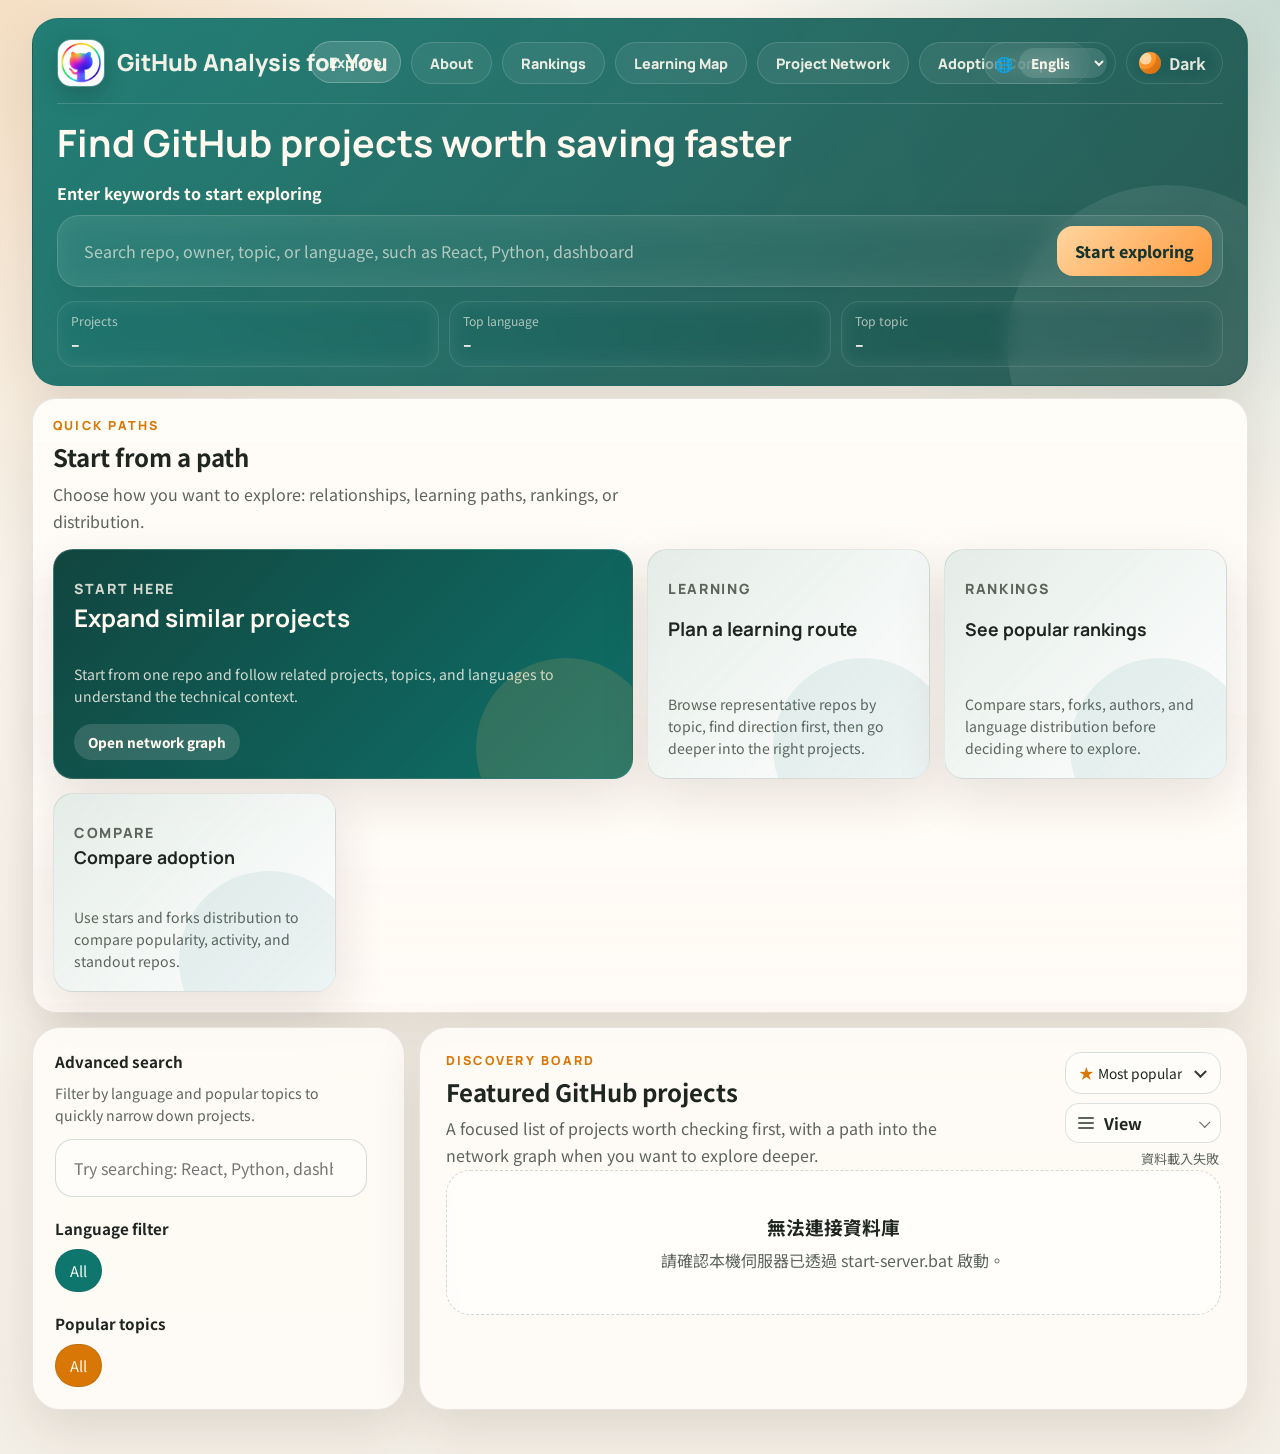
==== index.html @ 0ae55dc8 "Improve SEO metadata across pages" ====
<!DOCTYPE html>
<html lang="zh-Hant">
  <head>
    <meta charset="UTF-8" />
    <meta name="viewport" content="width=device-width, initial-scale=1.0" />
    <!-- Google Tag Manager -->
    <script>
      (function (w, d, s, l, i) {
        w[l] = w[l] || [];
        w[l].push({ "gtm.start": new Date().getTime(), event: "gtm.js" });
        var f = d.getElementsByTagName(s)[0],
          j = d.createElement(s),
          dl = l != "dataLayer" ? "&l=" + l : "";
        j.async = true;
        j.src = "https://www.googletagmanager.com/gtm.js?id=" + i + dl;
        f.parentNode.insertBefore(j, f);
      })(window, document, "script", "dataLayer", "GTM-TKR6Z4LD");
    </script>
    <!-- End Google Tag Manager -->
    <script async src="https://www.googletagmanager.com/gtag/js?id=G-87LQB5DWWX"></script>
    <script>
      window.dataLayer = window.dataLayer || [];
      function gtag() {
        dataLayer.push(arguments);
      }
      gtag("js", new Date());
      gtag("config", "G-87LQB5DWWX");
    </script>
    <title>GitHub 專案推薦工具 | 探索熱門開源專案與技術趨勢</title>
    <meta
      name="description"
      content="GitHub Analysis for You 幫你搜尋 GitHub 專案、探索熱門開源工具、AI 專案、Python、TypeScript 與 React repository，並用排行榜、關聯圖與學習地圖看懂技術趨勢。"
    />
    <meta
      name="keywords"
      content="GitHub 專案推薦, GitHub repository 分析, 開源專案排行榜, GitHub stars forks 比較, AI Agent 開源專案, LLM GitHub 專案, 前端開源專案, Python 自動化專案"
    />
    <meta name="robots" content="index, follow, max-image-preview:large" />
    <link rel="canonical" href="https://gitub-analysis-for-you.onrender.com/" />
    <link rel="alternate" hreflang="zh-Hant" href="https://gitub-analysis-for-you.onrender.com/" />
    <link rel="alternate" hreflang="en" href="https://gitub-analysis-for-you.onrender.com/en/" />
    <link rel="alternate" hreflang="ja" href="https://gitub-analysis-for-you.onrender.com/ja/" />
    <link rel="alternate" hreflang="x-default" href="https://gitub-analysis-for-you.onrender.com/" />
    <meta property="og:type" content="website" />
    <meta property="og:title" content="GitHub 專案推薦工具 | GitHub Analysis for You" />
    <meta
      property="og:description"
      content="探索 GitHub 熱門開源專案、AI 工具、Python、TypeScript、React repository，並用排行榜、關聯圖與學習地圖快速找到值得收藏的專案。"
    />
    <meta property="og:url" content="https://gitub-analysis-for-you.onrender.com/" />
    <meta property="og:image" content="https://gitub-analysis-for-you.onrender.com/assets/title_icon.jpg" />
    <meta name="twitter:card" content="summary_large_image" />
    <meta name="twitter:title" content="GitHub 專案推薦工具 | GitHub Analysis for You" />
    <meta
      name="twitter:description"
      content="探索 GitHub 熱門開源專案、AI 工具、Python、TypeScript、React repository，並用排行榜、關聯圖與學習地圖快速找到值得收藏的專案。"
    />
    <meta name="twitter:image" content="https://gitub-analysis-for-you.onrender.com/assets/title_icon.jpg" />
    <script type="application/ld+json">
      {
        "@context": "https://schema.org",
        "@type": "WebSite",
        "name": "GitHub Analysis for You",
        "url": "https://gitub-analysis-for-you.onrender.com/",
        "description": "GitHub Analysis for You 是 GitHub 專案推薦與開源專案探索工具，幫助開發者搜尋 AI、Python、TypeScript、React 等熱門 repository，並透過排行榜、關聯圖、散佈圖與學習地圖看懂技術趨勢。"
      }
    </script>
    <link rel="preconnect" href="https://fonts.googleapis.com" />
    <link rel="preconnect" href="https://fonts.gstatic.com" crossorigin />
    <link
      href="https://fonts.googleapis.com/css2?family=Manrope:wght@400;500;700;800&family=Noto+Sans+TC:wght@400;500;700&display=swap"
      rel="stylesheet"
    />
    <link rel="stylesheet" href="./styles.css" />
  </head>
  <body data-clarity-page="home">
    <!-- Google Tag Manager (noscript) -->
    <noscript>
      <iframe
        src="https://www.googletagmanager.com/ns.html?id=GTM-TKR6Z4LD"
        height="0"
        width="0"
        style="display: none; visibility: hidden"
      ></iframe>
    </noscript>
    <!-- End Google Tag Manager (noscript) -->
    <div class="page-shell">
      <header class="hero">
        <div class="hero__content">
          <div class="brand-mark">
            <a class="brand-mark__identity" href="./index.html" aria-label="回到主頁">
              <img src="./assets/title_icon.jpg" alt="GitHub Analysis for You icon" />
              <div>
                <p class="brand-mark__title" aria-label="GitHub Analysis for You">
                  <span class="brand-mark__title-full">GitHub Analysis for You</span>
                  <span class="brand-mark__title-short" aria-hidden="true">
                    <span class="brand-mark__title-letter brand-mark__title-letter--g">G</span>
                    <span class="brand-mark__title-letter brand-mark__title-letter--a">A</span>
                    <span class="brand-mark__title-letter brand-mark__title-letter--y">Y</span>
                  </span>
                </p>
              </div>
            </a>
            <nav class="top-nav top-nav--hero" aria-label="Secondary">
              <a class="top-nav__link" href="./index.html" aria-current="page" data-i18n="nav.explore">探索頁</a>
              <a class="top-nav__link" href="./about.html" data-i18n="nav.about">About</a>
              <a class="top-nav__link" href="./rankings.html" data-i18n="nav.rankings">排行榜</a>
              <a class="top-nav__link" href="./collection-map.html" data-i18n="nav.learningMap">學習地圖</a>
              <a class="top-nav__link" href="./network-graph.html" data-i18n="nav.networkGraph">專案關聯</a>
              <a class="top-nav__link" href="./scatterplot.html" data-i18n="nav.scatterplot">採用比較</a>
            </nav>
            <div class="header-actions">
              <label class="language-switcher" aria-label="Language selector">
                <span class="language-switcher__label" aria-hidden="true">🌐</span>
                <select class="language-switcher__select" id="languageSelect">
                  <option value="zh-Hant">中文</option>
                  <option value="en">English</option>
                  <option value="ja">日本語</option>
                </select>
              </label>
              <button class="theme-toggle theme-toggle--nav" id="themeToggle" type="button" aria-pressed="false">
                <span class="theme-toggle__icon" aria-hidden="true"></span>
                <span class="theme-toggle__label" id="themeToggleLabel" data-i18n="theme.dark">深色</span>
              </button>
            </div>
          </div>
          <h1 data-i18n="home.hero.title">快速找到值得收藏的GitHub 專案</h1>
          <form class="hero-search" id="heroSearchForm">
            <label class="hero-search__label" for="heroSearchInput" data-i18n="home.hero.label">輸入關鍵字，開始探索</label>
            <div class="hero-search__field">
              <input
                id="heroSearchInput"
                type="search"
                placeholder="搜尋 repo、owner、topic 或 language，例如 React、Python、dashboard"
                data-i18n-placeholder="home.hero.placeholder"
              />
              <button class="hero-search__button" type="submit" data-i18n="home.hero.button">開始探索</button>
            </div>
          </form>
          <div class="hero__stats" id="heroStats">
            <article class="hero-stat">
              <span class="hero-stat__label" data-i18n="home.stats.total">專案總數</span>
              <strong id="projectTotal">--</strong>
            </article>
            <article class="hero-stat">
              <span class="hero-stat__label" data-i18n="home.stats.language">熱門語言</span>
              <strong id="topLanguage">--</strong>
            </article>
            <article class="hero-stat">
              <span class="hero-stat__label" data-i18n="home.stats.topic">熱門主題</span>
              <strong id="topTopic">--</strong>
            </article>
          </div>
        </div>
      </header>

      <section class="feature-nav-shell">
        <div class="results-header feature-nav-shell__header">
          <div>
            <p class="results-header__eyebrow" data-i18n="home.quick.eyebrow">Quick Paths</p>
            <h2 data-i18n="home.quick.title">快速入口</h2>
            <p class="results-header__description" data-i18n="home.quick.description">先選一種探索方式，從關聯、學習路線、排行或分布快速進入資料庫。</p>
          </div>
        </div>
        <div class="feature-nav">
        <a
          class="feature-link feature-link--primary"
          href="./network-graph.html"
          target="_blank"
          rel="noopener noreferrer"
          aria-label="開始探索關聯圖"
        >
          <p class="feature-link__eyebrow" data-i18n="home.quick.network.eyebrow">Start Here</p>
          <div class="feature-link__header">
            <h2 data-i18n="home.quick.network.title">延伸相似專案</h2>
          </div>
          <p data-i18n="home.quick.network.description">從一個 repo 延伸出相關專案、topic 與 language，快速看懂技術脈絡。</p>
          <span class="feature-link__action" data-i18n="home.quick.network.action">前往關聯圖</span>
        </a>
        <a
          class="feature-link feature-link--tertiary"
          href="./collection-map.html"
          target="_blank"
          rel="noopener noreferrer"
          aria-label="學習地圖"
        >
          <p class="feature-link__eyebrow" data-i18n="home.quick.learning.eyebrow">Learning</p>
          <div class="feature-link__header">
            <h2 data-i18n="home.quick.learning.title">規劃學習路線</h2>
          </div>
          <p data-i18n="home.quick.learning.description">依主題整理代表 repo，先找方向，再看每條路徑值得深入的專案。</p>
        </a>
        <a
          class="feature-link feature-link--secondary"
          href="./rankings.html"
          target="_blank"
          rel="noopener noreferrer"
          aria-label="查看排行榜"
        >
          <p class="feature-link__eyebrow" data-i18n="home.quick.rankings.eyebrow">Rankings</p>
          <div class="feature-link__header">
            <h2 data-i18n="home.quick.rankings.title">查看熱門排行</h2>
          </div>
          <p data-i18n="home.quick.rankings.description">快速比較 stars、forks、作者與語言分布，先看整體趨勢再決定往哪裡找。</p>
        </a>
        <a
          class="feature-link feature-link--secondary"
          href="./scatterplot.html"
          target="_blank"
          rel="noopener noreferrer"
          aria-label="打開散佈圖"
        >
          <p class="feature-link__eyebrow" data-i18n="home.quick.scatter.eyebrow">Compare</p>
          <div class="feature-link__header">
            <h2 data-i18n="home.quick.scatter.title">比較採用程度</h2>
          </div>
          <p data-i18n="home.quick.scatter.description">用 stars 與 forks 的分布看熱門度、活躍度與值得比較的 repo。</p>
        </a>
        </div>
      </section>

      <main class="layout">
        <section class="search-panel">
          <div class="search-box">
            <label class="search-box__label" for="searchInput" data-i18n="home.search.title">進階搜尋</label>
            <p class="search-box__hint" data-i18n="home.search.hint">用語言與熱門主題篩選，快速鎖定專案。</p>
            <div class="search-box__field">
              <input
                id="searchInput"
                type="search"
                placeholder="試試搜尋：React、Python、dashboard、AI tool"
                data-i18n-placeholder="home.search.placeholder"
              />
            </div>
          </div>

          <div class="toolbar">
            <div class="filter-group">
              <span class="filter-group__label" data-i18n="home.search.languageFilter">語言篩選</span>
              <div class="chips" id="categoryChips"></div>
            </div>

            <div class="filter-group">
              <span class="filter-group__label" data-i18n="home.search.topicFilter">熱門主題</span>
              <div class="chips chips--soft" id="topicChips"></div>
            </div>
          </div>
        </section>

        <section class="results-panel">
          <div class="results-header">
            <div>
              <p class="results-header__eyebrow" data-i18n="home.results.eyebrow">Discovery Board</p>
              <h2 data-i18n="home.results.title">精選 GitHub 專案</h2>
              <p class="results-header__description" id="resultsSummary" data-i18n="home.results.description">
                依目前條件整理出最值得先查看的項目，並保留通往關聯圖的探索節奏。
              </p>
            </div>
            <div class="results-actions">
              <div class="results-toolbar">
                <div class="sort-group sort-group--inline">
                  <div class="sort-select-wrap" data-sort="stars">
                    <select id="sortSelect">
                      <option value="stars" data-i18n="home.results.sort.popular">依熱門程度</option>
                      <option value="forks" data-i18n="home.results.sort.forks">依 Fork 數</option>
                      <option value="watchers" data-i18n="home.results.sort.watching">依 Watching 數</option>
                      <option value="updated_at" data-i18n="home.results.sort.updated">依最近更新</option>
                      <option value="title" data-i18n="home.results.sort.title">依名稱 A-Z</option>
                    </select>
                    <span class="sort-select-wrap__arrow" aria-hidden="true"></span>
                  </div>
                </div>
                <div class="view-switch-wrap">
                  <button
                    class="view-switch"
                    id="viewSwitch"
                    type="button"
                    aria-label="切換檢視模式"
                    data-i18n-aria-label="home.results.view.aria"
                    aria-expanded="false"
                  >
                    <span class="view-switch__icon" aria-hidden="true">
                      <span></span>
                      <span></span>
                      <span></span>
                    </span>
                    <span class="view-switch__label" data-i18n="home.results.view.label">檢視</span>
                    <span class="view-switch__arrow" aria-hidden="true"></span>
                  </button>
                  <div class="view-menu hidden" id="viewMenu">
                    <button class="view-menu__item is-active" data-view="grid" type="button" data-i18n="home.results.view.grid">卡片檢視</button>
                    <button class="view-menu__item" data-view="list" type="button" data-i18n="home.results.view.list">列表檢視</button>
                  </div>
                </div>
              </div>
              <p class="results-count" id="resultsCount"></p>
            </div>
          </div>

          <div class="project-grid" id="projectGrid"></div>
          <div class="pagination hidden" id="pagination"></div>
          <div class="empty-state hidden" id="emptyState">
            <h3 data-i18n="home.results.empty.title">目前找不到符合條件的專案</h3>
            <p data-i18n="home.results.empty.description">試著調整關鍵字、切換語言或放寬主題篩選，通常能找到新的方向。</p>
          </div>
        </section>
      </main>
    </div>

    <script src="./clarity.js"></script>
    <script src="./language-switcher.js"></script>
    <script src="./script.js"></script>
    <script src="./theme-label-fix.js"></script>
  </body>
</html>
---- styles.css ----
﻿:root {
  --bg: #f4efe6;
  --bg-accent: #e6dccd;
  --panel: rgba(255, 252, 247, 0.88);
  --panel-strong: #fffaf2;
  --text: #1f2520;
  --muted: #5c645c;
  --line: rgba(31, 37, 32, 0.1);
  --brand: #0f766e;
  --brand-deep: #11453f;
  --warm: #d97706;
  --shadow: 0 18px 50px rgba(55, 42, 24, 0.12);
}

:root[data-theme="dark"] {
  --bg: #0f0906;
  --bg-accent: #1a100b;
  --panel: rgba(22, 14, 10, 0.9);
  --panel-strong: #1c130e;
  --text: #f4dfc8;
  --muted: #c9a784;
  --line: rgba(255, 145, 56, 0.12);
  --brand: #ff8e2b;
  --brand-deep: #ffd3ab;
  --warm: #ff8a1f;
  --shadow: 0 18px 50px rgba(0, 0, 0, 0.35);
}

* {
  box-sizing: border-box;
}

body {
  margin: 0;
  min-height: 100vh;
  font-family: "Noto Sans TC", sans-serif;
  color: var(--text);
  background:
    radial-gradient(circle at top left, rgba(217, 119, 6, 0.18), transparent 30%),
    radial-gradient(circle at top right, rgba(15, 118, 110, 0.22), transparent 28%),
    linear-gradient(180deg, #fbf6ee 0%, var(--bg) 100%);
  transition: background 0.28s ease, color 0.28s ease;
}

:root[data-theme="dark"] body {
  background:
    radial-gradient(circle at top left, rgba(255, 138, 31, 0.16), transparent 26%),
    radial-gradient(circle at top right, rgba(255, 102, 0, 0.12), transparent 24%),
    linear-gradient(180deg, #090604 0%, var(--bg) 100%);
}

.hero,
.search-panel,
.results-panel {
  animation: fade-up 0.7s ease both;
}

.search-panel {
  animation-delay: 0.08s;
}

.results-panel {
  animation-delay: 0.16s;
}

.page-shell {
  width: min(1440px, calc(100% - clamp(32px, 5vw, 96px)));
  margin: 0 auto;
  padding: 18px 0 44px;
}

.hero {
  position: relative;
  overflow: hidden;
  padding: 20px 24px 18px;
  border: 1px solid rgba(17, 69, 63, 0.12);
  border-radius: 26px;
  background:
    linear-gradient(135deg, rgba(15, 118, 110, 0.92), rgba(17, 69, 63, 0.88)),
    linear-gradient(90deg, rgba(255, 255, 255, 0.06), transparent);
  box-shadow: var(--shadow);
  transition: background 0.28s ease, border-color 0.28s ease, box-shadow 0.28s ease;
}

:root[data-theme="dark"] .hero {
  background:
    linear-gradient(135deg, rgba(31, 18, 10, 0.96), rgba(12, 8, 6, 0.98)),
    linear-gradient(90deg, rgba(255, 138, 31, 0.06), transparent);
}

.hero::after {
  content: "";
  position: absolute;
  inset: auto -80px -120px auto;
  width: 320px;
  height: 320px;
  border-radius: 50%;
  background: rgba(255, 255, 255, 0.08);
}

.hero__content {
  position: relative;
  z-index: 1;
  width: 100%;
  max-width: none;
  padding-right: 170px;
}

.hero__content:has(.theme-toggle--nav) {
  padding-right: 0;
}

.theme-toggle {
  position: absolute;
  top: 18px;
  right: 18px;
  z-index: 2;
  display: inline-flex;
  align-items: center;
  gap: 8px;
  min-height: 40px;
  padding: 0 12px 0 10px;
  border: 1px solid rgba(255, 255, 255, 0.12);
  border-radius: 999px;
  background: rgba(255, 255, 255, 0.05);
  color: rgba(255, 249, 239, 0.88);
  font: inherit;
  font-weight: 700;
  cursor: pointer;
  backdrop-filter: blur(12px);
  transition: transform 0.2s ease, background 0.2s ease, border-color 0.2s ease;
}

.theme-toggle:hover,
.theme-toggle:focus-visible {
  transform: translateY(-1px);
  background: rgba(255, 255, 255, 0.14);
  border-color: rgba(255, 255, 255, 0.24);
}

.theme-toggle--nav {
  position: static;
  min-height: 42px;
  justify-self: end;
  align-self: center;
  margin: 0;
  padding: 0 16px 0 12px;
}

.theme-toggle__icon {
  width: 22px;
  height: 22px;
  border-radius: 50%;
  background:
    radial-gradient(circle at 30% 30%, #ffd59f 0 26%, transparent 28%),
    linear-gradient(135deg, #ffad52, #ff7a00);
  box-shadow: inset -5px -5px 0 rgba(66, 28, 0, 0.18);
}

:root[data-theme="dark"] .theme-toggle {
  background: rgba(255, 138, 31, 0.08);
  border-color: rgba(255, 138, 31, 0.18);
  color: #ffd9b4;
}

:root[data-theme="dark"] .theme-toggle__icon {
  background:
    radial-gradient(circle at 60% 40%, #0f0906 0 38%, transparent 40%),
    linear-gradient(135deg, #ff9a3d, #ff6f00);
  box-shadow: inset -3px -3px 0 rgba(0, 0, 0, 0.24);
}

.header-actions {
  display: inline-flex;
  align-items: center;
  justify-self: end;
  gap: 10px;
  min-width: 0;
}

.language-switcher {
  display: inline-flex;
  align-items: center;
  gap: 6px;
  min-height: 42px;
  padding: 0 8px 0 10px;
  border: 1px solid rgba(255, 255, 255, 0.12);
  border-radius: 999px;
  background: rgba(255, 255, 255, 0.05);
  color: rgba(255, 249, 239, 0.88);
  font-weight: 800;
  backdrop-filter: blur(12px);
}

.language-switcher__label {
  display: inline-flex;
  align-items: center;
  justify-content: center;
  width: 18px;
  height: 18px;
  font-size: 0.92rem;
  white-space: nowrap;
}

.language-switcher__select {
  min-height: 30px;
  max-width: 88px;
  border: 0;
  border-radius: 999px;
  background: rgba(255, 255, 255, 0.12);
  color: rgba(255, 249, 239, 0.94);
  font: inherit;
  font-size: 0.84rem;
  font-weight: 800;
  padding: 0 22px 0 8px;
  cursor: pointer;
}

.language-switcher__select option {
  color: #1f2520;
  background: #fffaf4;
}

:root[data-theme="dark"] .language-switcher {
  background: rgba(255, 138, 31, 0.08);
  border-color: rgba(255, 138, 31, 0.18);
  color: #ffd9b4;
}

:root[data-theme="dark"] .language-switcher__select {
  background: rgba(255, 138, 31, 0.12);
  color: #ffe2c0;
}

.brand-mark {
  display: grid;
  grid-template-columns: minmax(340px, 1fr) auto minmax(220px, 1fr);
  align-items: center;
  gap: 18px;
  width: 100%;
  margin-bottom: 18px;
  padding-bottom: 16px;
  border-bottom: 1px solid rgba(255, 255, 255, 0.16);
}

.brand-mark__identity {
  display: flex;
  align-items: center;
  gap: 12px;
  min-width: 0;
  flex: 0 0 auto;
  color: inherit;
  text-decoration: none;
  transition: transform 0.18s ease;
}

.brand-mark__identity:hover,
.brand-mark__identity:focus-visible {
  transform: translateY(-1px);
}

.brand-mark img {
  width: 48px;
  height: 48px;
  object-fit: cover;
  border-radius: 14px;
  border: 1px solid rgba(255, 255, 255, 0.2);
  box-shadow: 0 8px 22px rgba(10, 26, 23, 0.22);
}

.brand-mark__name {
  margin: 4px 0 0;
  color: rgba(255, 249, 239, 0.88);
  font-family: "Manrope", sans-serif;
  font-size: 1rem;
  font-weight: 700;
}

.brand-mark__title {
  margin: 0;
  color: rgba(255, 249, 239, 0.94);
  font-family: "Manrope", sans-serif;
  font-size: clamp(1.06rem, 1.9vw, 1.46rem);
  font-weight: 800;
  line-height: 1.1;
  white-space: nowrap;
}

.brand-mark__title-short {
  display: none;
}

:root[data-theme="dark"] .brand-mark__title-full {
  display: inline;
}

:root[data-theme="dark"] .brand-mark {
  border-bottom-color: rgba(255, 138, 31, 0.16);
}

.top-nav {
  display: inline-flex;
  align-items: center;
  justify-content: center;
  gap: 10px;
  min-width: 0;
  flex-wrap: nowrap;
}

.top-nav--hero {
  padding-right: 0;
}

.top-nav__link {
  display: inline-flex;
  align-items: center;
  justify-content: center;
  min-height: 42px;
  padding: 0 18px;
  border: 1px solid rgba(255, 255, 255, 0.14);
  border-radius: 999px;
  background: rgba(255, 255, 255, 0.06);
  color: rgba(255, 249, 239, 0.9);
  font-family: "Manrope", sans-serif;
  font-size: 0.9rem;
  font-weight: 800;
  letter-spacing: 0;
  white-space: nowrap;
  text-decoration: none;
  transition: transform 0.18s ease, background 0.18s ease, border-color 0.18s ease;
}

.top-nav__link:hover,
.top-nav__link:focus-visible,
.top-nav__link[aria-current="page"] {
  transform: translateY(-1px);
  background: rgba(255, 255, 255, 0.14);
  border-color: rgba(255, 255, 255, 0.24);
}

:root[data-theme="dark"] .top-nav__link {
  border-color: rgba(255, 138, 31, 0.18);
  background: rgba(255, 138, 31, 0.08);
  color: #ffd9b4;
}

.results-header__eyebrow {
  margin: 0 0 10px;
  font-family: "Manrope", sans-serif;
  font-size: 0.78rem;
  font-weight: 800;
  letter-spacing: 0.18em;
  text-transform: uppercase;
}

.hero h1,
.results-header h2 {
  margin: 0;
  line-height: 1.1;
}

.hero h1 {
  font-family: "Manrope", sans-serif;
  font-size: clamp(1.5rem, 3vw, 2.35rem);
  color: #fff9ef;
  max-width: 820px;
}

.hero__description {
  margin: 12px 0 0;
  max-width: 780px;
  font-size: 0.92rem;
  line-height: 1.58;
  color: rgba(255, 249, 239, 0.84);
}

.hero-search {
  margin-top: 18px;
  width: 100%;
  max-width: 100%;
}

.hero-search__label {
  display: block;
  margin-bottom: 10px;
  color: #fff9ef;
  font-size: 1rem;
  font-weight: 700;
}

.hero-search__field {
  display: grid;
  grid-template-columns: minmax(0, 1fr) auto;
  gap: 10px;
  width: 100%;
  padding: 10px;
  border: 1px solid rgba(255, 255, 255, 0.14);
  border-radius: 22px;
  background: rgba(255, 252, 247, 0.12);
  backdrop-filter: blur(14px);
  box-shadow: 0 20px 36px rgba(17, 69, 63, 0.14);
  transition: border-color 0.22s ease, box-shadow 0.22s ease, transform 0.22s ease;
}

.hero-search__field:focus-within {
  border-color: rgba(255, 255, 255, 0.28);
  box-shadow: 0 0 0 5px rgba(255, 255, 255, 0.08), 0 20px 36px rgba(17, 69, 63, 0.16);
  transform: translateY(-1px);
}

.hero-search input {
  width: 100%;
  min-width: 0;
  padding: 13px 16px;
  border: 0;
  outline: none;
  background: transparent;
  color: #fff9ef;
  font: inherit;
}

.hero-search input::placeholder {
  color: rgba(255, 249, 239, 0.64);
}

.hero-search__button {
  min-height: 50px;
  padding: 0 18px;
  border: 0;
  border-radius: 16px;
  background: linear-gradient(135deg, #ffd59f, #ff9a3d);
  color: #17352f;
  font: inherit;
  font-weight: 800;
  cursor: pointer;
  transition: transform 0.2s ease, box-shadow 0.2s ease, filter 0.2s ease;
}

.hero-search__button:hover,
.hero-search__button:focus-visible {
  transform: translateY(-1px);
  box-shadow: 0 16px 28px rgba(66, 28, 0, 0.2);
  filter: saturate(1.05);
}

.hero-search__hint {
  margin: 10px 0 0;
  color: rgba(255, 249, 239, 0.76);
  font-size: 0.86rem;
  line-height: 1.5;
}

.hero__stats {
  display: grid;
  grid-template-columns: repeat(3, minmax(0, 1fr));
  gap: 10px;
  margin-top: 14px;
}

.hero-stat {
  padding: 10px 13px;
  border: 1px solid rgba(255, 255, 255, 0.1);
  border-radius: 18px;
  background: rgba(255, 255, 255, 0.06);
  backdrop-filter: blur(10px);
  animation: stat-float 4.8s ease-in-out infinite;
}

.hero-stat__label {
  display: block;
  color: rgba(255, 249, 239, 0.64);
  font-size: 0.76rem;
}

.hero-stat strong {
  display: block;
  margin-top: 4px;
  color: #fff9ef;
  font-family: "Manrope", sans-serif;
  font-size: 1rem;
  font-weight: 800;
}

.hero-stat:nth-child(2) {
  animation-delay: 0.6s;
}

.hero-stat:nth-child(3) {
  animation-delay: 1.2s;
}

.layout {
  display: grid;
  grid-template-columns: minmax(280px, 0.62fr) minmax(0, 1.38fr);
  gap: 14px;
  margin-top: 14px;
}

.feature-nav-shell {
  margin-top: 12px;
  padding: 18px 20px 20px;
  border: 1px solid var(--line);
  border-radius: 24px;
  background:
    linear-gradient(180deg, rgba(255, 252, 247, 0.78), rgba(255, 250, 244, 0.92)),
    var(--panel);
  box-shadow: var(--shadow);
  backdrop-filter: blur(12px);
}

.feature-nav-shell__header {
  margin-bottom: 14px;
}

.feature-nav-shell__header .results-header__description {
  max-width: 620px;
}

.feature-nav {
  display: grid;
  grid-template-columns: repeat(4, minmax(0, 1fr));
  gap: 14px;
  margin-top: 0;
}

.feature-link {
  position: relative;
  display: grid;
  align-content: space-between;
  gap: 0;
  min-height: 182px;
  padding: 18px 20px;
  border: 1px solid var(--line);
  border-radius: 20px;
  overflow: hidden;
  background:
    linear-gradient(135deg, rgba(15, 118, 110, 0.11), rgba(255, 255, 255, 0.94)),
    var(--panel);
  box-shadow: var(--shadow);
  color: inherit;
  text-decoration: none;
  transition: transform 0.22s ease, box-shadow 0.22s ease, border-color 0.22s ease;
}

.feature-link::after {
  content: "";
  position: absolute;
  inset: auto -24px -60px auto;
  width: 180px;
  height: 180px;
  border-radius: 50%;
  background: rgba(15, 118, 110, 0.08);
}

.feature-link:hover,
.feature-link:focus-visible {
  transform: translateY(-3px);
  border-color: rgba(15, 118, 110, 0.22);
  box-shadow: 0 16px 36px rgba(31, 37, 32, 0.1);
}

.feature-link__header {
  display: flex;
  align-items: center;
  justify-content: space-between;
  gap: 12px;
}

.feature-link__header {
  margin-top: 4px;
  min-height: 50px;
  align-items: flex-start;
}

.feature-link__eyebrow {
  margin: 0 0 6px;
  color: var(--warm);
  font-family: "Manrope", sans-serif;
  font-size: 0.72rem;
  font-weight: 800;
  letter-spacing: 0.12em;
  text-transform: uppercase;
}

.feature-link h2 {
  margin: 0;
  display: flex;
  align-items: flex-start;
  font-family: "Manrope", sans-serif;
  font-size: 1.1rem;
  line-height: 1.15;
}

.feature-link > p {
  margin: 10px 0 0;
  color: var(--muted);
  font-size: 0.88rem;
  line-height: 1.55;
}

.feature-link__action {
  display: inline-flex;
  align-items: center;
  justify-content: center;
  justify-self: start;
  min-height: 36px;
  margin-top: 16px;
  padding: 0 14px;
  border-radius: 999px;
  background: rgba(255, 249, 239, 0.14);
  color: #fff9ef;
  font-size: 0.84rem;
  font-weight: 800;
}

.feature-link--primary h2 {
  font-size: 1.52rem;
}

.feature-link--primary {
  grid-column: span 2;
  min-height: 208px;
  background:
    linear-gradient(135deg, rgba(17, 69, 63, 0.96), rgba(15, 118, 110, 0.9)),
    var(--brand-deep);
  border-color: rgba(255, 255, 255, 0.16);
  color: #fff9ef;
}

.feature-link--primary .feature-link__eyebrow,
.feature-link--primary > p {
  color: rgba(255, 249, 239, 0.82);
}

.feature-link--primary::after {
  background: rgba(255, 182, 92, 0.14);
}

.feature-link--primary:hover,
.feature-link--primary:focus-visible {
  border-color: rgba(255, 182, 92, 0.36);
  box-shadow: 0 18px 42px rgba(17, 69, 63, 0.2);
}

.feature-link__cta {
  display: inline-flex;
  align-items: center;
  justify-content: center;
  min-height: 40px;
  padding: 0 14px;
  border-radius: 999px;
  border: 1px solid rgba(17, 69, 63, 0.12);
  background: linear-gradient(135deg, var(--brand), var(--brand-deep));
  color: #fff9ef;
  font-family: "Manrope", sans-serif;
  font-size: 0.84rem;
  font-weight: 800;
  letter-spacing: 0.01em;
  white-space: nowrap;
  box-shadow: 0 10px 18px rgba(17, 69, 63, 0.08);
}

.feature-link--tertiary {
  background:
    linear-gradient(135deg, rgba(15, 118, 110, 0.11), rgba(255, 255, 255, 0.94)),
    var(--panel);
}

.feature-link--tertiary h2 {
  font-size: 1.18rem;
}

.feature-link__cta--ghost {
  background: rgba(255, 255, 255, 0.72);
  color: var(--brand-deep);
  box-shadow: none;
}

.feature-link:hover .feature-link__cta--ghost,
.feature-link:focus-visible .feature-link__cta--ghost {
  background: rgba(255, 255, 255, 0.92);
}

.about-page-shell {
  width: min(1440px, calc(100% - clamp(32px, 5vw, 96px)));
  margin: 0 auto;
  padding: 18px 0 44px;
}

.about-layout {
  display: grid;
  gap: 14px;
  margin-top: 14px;
}

.about-hero {
  min-height: 0;
}

.about-hero__intro {
  display: grid;
  grid-template-columns: minmax(0, 640px) minmax(220px, 1fr);
  gap: 28px;
  align-items: end;
  margin-top: 18px;
}

.about-hero__copy {
  max-width: 640px;
}

.about-hero__statement {
  margin: 12px 0 0;
  max-width: 640px;
  font-size: clamp(1.28rem, 2.1vw, 1.95rem);
  line-height: 1.18;
  font-weight: 800;
  color: #fff9ef;
}

.about-hero .hero__description {
  max-width: 600px;
  margin-top: 14px;
}

.about-hero__tags {
  display: grid;
  justify-self: end;
  width: min(100%, 290px);
  gap: 10px;
}

.about-hero__tags span {
  display: flex;
  justify-content: space-between;
  align-items: center;
  min-height: 42px;
  padding: 0 16px;
  border: 1px solid rgba(255, 255, 255, 0.18);
  border-radius: 999px;
  background: rgba(255, 255, 255, 0.1);
  color: rgba(255, 249, 239, 0.9);
  font-family: "Manrope", sans-serif;
  font-size: 0.78rem;
  font-weight: 800;
  letter-spacing: 0.08em;
  text-transform: uppercase;
  backdrop-filter: blur(12px);
}

.about-hero__tags span::after {
  content: "";
  width: 8px;
  height: 8px;
  border-radius: 999px;
  background: #ffb65c;
  box-shadow: 0 0 0 5px rgba(255, 182, 92, 0.14);
}

.about-lead {
  display: grid;
  gap: 18px;
  margin-top: 18px;
}

.about-lead__panel,
.about-lead__quote {
  padding: 18px 20px;
  border: 1px solid rgba(255, 255, 255, 0.12);
  border-radius: 22px;
  background: rgba(255, 252, 247, 0.1);
  backdrop-filter: blur(12px);
}

.about-lead__panel p,
.about-lead__quote p {
  margin: 0;
  color: rgba(255, 249, 239, 0.9);
  line-height: 1.7;
}

.about-lead__panel strong {
  display: block;
  margin-bottom: 10px;
  color: #fff9ef;
  font-family: "Manrope", sans-serif;
  font-size: 0.86rem;
  letter-spacing: 0.08em;
  text-transform: uppercase;
}

.about-lead__quote {
  position: relative;
  overflow: hidden;
}

.about-lead__quote::after {
  content: "";
  position: absolute;
  inset: auto -30px -42px auto;
  width: 120px;
  height: 120px;
  border-radius: 50%;
  background: rgba(255, 255, 255, 0.08);
}

.about-grid {
  display: grid;
  grid-template-columns: repeat(2, minmax(0, 1fr));
  gap: 14px;
}

.about-panel {
  display: grid;
  gap: 12px;
}

.about-panel h2,
.about-panel h3 {
  margin: 0;
  font-family: "Manrope", sans-serif;
  line-height: 1.14;
}

.about-panel h2 {
  font-size: 1.5rem;
}

.about-panel h3 {
  font-size: 1.08rem;
}

.about-panel p,
.about-panel li {
  color: var(--muted);
  line-height: 1.7;
}

.about-panel p,
.about-panel ol,
.about-panel ul {
  margin: 0;
}

.about-steps {
  padding-left: 1.25rem;
  display: grid;
  gap: 10px;
}

.about-values {
  display: grid;
  grid-template-columns: repeat(3, minmax(0, 1fr));
  gap: 10px;
}

.about-principles {
  position: relative;
  overflow: hidden;
  grid-template-columns: minmax(280px, 0.88fr) minmax(0, 1.4fr);
  align-items: stretch;
  gap: 18px;
  padding: 28px;
  background:
    radial-gradient(circle at 8% 18%, rgba(15, 118, 110, 0.16), transparent 34%),
    radial-gradient(circle at 92% 78%, rgba(217, 119, 6, 0.14), transparent 30%),
    linear-gradient(135deg, rgba(255, 252, 247, 0.96), rgba(244, 239, 230, 0.9));
}

.about-principles::after {
  content: "";
  position: absolute;
  right: -44px;
  top: -54px;
  width: 170px;
  height: 170px;
  border-radius: 50%;
  background: rgba(15, 118, 110, 0.1);
}

.about-principles__intro {
  position: relative;
  z-index: 1;
  display: grid;
  align-content: center;
  gap: 12px;
  min-height: 240px;
  padding: 24px;
  border-radius: 24px;
  background: linear-gradient(135deg, rgba(17, 69, 63, 0.94), rgba(15, 118, 110, 0.86));
  color: #fff9ef;
  box-shadow: 0 18px 42px rgba(17, 69, 63, 0.16);
}

.about-principles__intro .results-header__eyebrow,
.about-principles__intro p {
  color: rgba(255, 249, 239, 0.86);
}

.about-principles__intro h2 {
  color: #fff9ef;
  font-size: clamp(1.8rem, 3vw, 2.7rem);
}

.about-principles__stack {
  position: relative;
  z-index: 1;
  display: grid;
  grid-template-columns: repeat(3, minmax(0, 1fr));
  gap: 12px;
}

.about-principle-card {
  display: grid;
  align-content: space-between;
  min-height: 240px;
  padding: 20px;
  border: 1px solid rgba(17, 69, 63, 0.1);
  border-radius: 24px;
  background: rgba(255, 252, 247, 0.76);
  box-shadow: 0 16px 32px rgba(55, 42, 24, 0.08);
}

.about-principle-card span {
  width: fit-content;
  padding: 7px 10px;
  border-radius: 999px;
  background: rgba(15, 118, 110, 0.1);
  color: var(--brand-deep);
  font-family: "Manrope", sans-serif;
  font-size: 0.76rem;
  font-weight: 800;
}

.about-principle-card strong {
  display: block;
  margin-top: 26px;
  color: var(--text);
  font-family: "Manrope", sans-serif;
  font-size: 1.18rem;
}

.about-principle-card p {
  margin-top: 12px;
}

:root[data-theme="dark"] .about-principles {
  background:
    radial-gradient(circle at 8% 18%, rgba(255, 138, 31, 0.14), transparent 34%),
    radial-gradient(circle at 92% 78%, rgba(15, 118, 110, 0.16), transparent 30%),
    linear-gradient(135deg, rgba(22, 14, 10, 0.94), rgba(15, 9, 6, 0.9));
}

:root[data-theme="dark"] .about-principles__intro {
  background: linear-gradient(135deg, rgba(17, 69, 63, 0.92), rgba(12, 8, 6, 0.96));
  border: 1px solid rgba(255, 138, 31, 0.14);
}

:root[data-theme="dark"] .about-principle-card {
  background: rgba(255, 138, 31, 0.04);
  border-color: rgba(255, 138, 31, 0.14);
}

:root[data-theme="dark"] .about-principle-card span {
  background: rgba(255, 138, 31, 0.12);
  color: #ffd9b4;
}

.about-feature-showcase {
  position: relative;
  overflow: hidden;
  gap: 22px;
  padding: 30px;
  background:
    radial-gradient(circle at 12% 4%, rgba(15, 118, 110, 0.18), transparent 32%),
    radial-gradient(circle at 88% 18%, rgba(217, 119, 6, 0.16), transparent 26%),
    linear-gradient(135deg, rgba(255, 252, 247, 0.98), rgba(246, 239, 228, 0.92));
}

.about-feature-showcase::before {
  content: "";
  position: absolute;
  inset: auto -80px -120px auto;
  width: 260px;
  height: 260px;
  border-radius: 50%;
  background: rgba(15, 118, 110, 0.09);
}

.about-feature-showcase__header {
  position: relative;
  z-index: 1;
  max-width: 760px;
}

.about-feature-showcase__header h2 {
  font-size: clamp(1.8rem, 3vw, 3rem);
}

.about-feature-showcase__header p {
  margin-top: 12px;
  font-size: 1rem;
}

.about-feature-cards {
  position: relative;
  z-index: 1;
  display: grid;
  grid-template-columns: 1.18fr 0.91fr 0.91fr;
  gap: 14px;
}

.about-feature-cards--primary {
  grid-template-columns: repeat(4, minmax(0, 1fr));
}

.about-feature-card {
  position: relative;
  display: grid;
  align-content: end;
  min-height: 280px;
  padding: 22px;
  overflow: hidden;
  border: 1px solid rgba(17, 69, 63, 0.1);
  border-radius: 28px;
  background:
    linear-gradient(180deg, rgba(255, 252, 247, 0.5), rgba(255, 252, 247, 0.92)),
    radial-gradient(circle at 80% 10%, rgba(15, 118, 110, 0.14), transparent 36%);
  color: inherit;
  text-decoration: none;
  box-shadow: 0 18px 36px rgba(55, 42, 24, 0.08);
  transition: transform 0.22s ease, box-shadow 0.22s ease, border-color 0.22s ease;
}

.about-feature-cards--primary .about-feature-card {
  align-content: start;
  align-items: start;
  gap: 14px;
  min-height: 332px;
  padding-top: 96px;
}

.about-feature-card::after {
  content: "→";
  position: absolute;
  top: 18px;
  right: 18px;
  display: grid;
  place-items: center;
  width: 42px;
  height: 42px;
  border-radius: 50%;
  background: rgba(17, 69, 63, 0.1);
  color: var(--brand-deep);
  font-family: "Manrope", sans-serif;
  font-weight: 800;
}

.about-feature-card:hover,
.about-feature-card:focus-visible {
  transform: translateY(-4px);
  border-color: rgba(15, 118, 110, 0.24);
  box-shadow: 0 24px 52px rgba(55, 42, 24, 0.14);
}

.about-feature-card--graph {
  background:
    radial-gradient(circle at 72% 20%, rgba(255, 255, 255, 0.2), transparent 36%),
    linear-gradient(135deg, rgba(13, 58, 53, 0.98), rgba(10, 102, 94, 0.94));
  color: #fff9ef;
}

.about-feature-card--graph::after {
  background: rgba(255, 255, 255, 0.16);
  color: #fff9ef;
}

.about-feature-card__index {
  position: absolute;
  top: 20px;
  left: 20px;
  padding: 7px 10px;
  border-radius: 999px;
  background: rgba(15, 118, 110, 0.1);
  color: var(--brand-deep);
  font-family: "Manrope", sans-serif;
  font-size: 0.78rem;
  font-weight: 800;
}

.about-feature-card--graph .about-feature-card__index {
  background: rgba(255, 255, 255, 0.16);
  color: #fff9ef;
}

.about-feature-card--graph p {
  color: rgba(255, 249, 239, 0.92);
}

.about-feature-card strong {
  display: block;
  margin-bottom: 12px;
  font-family: "Manrope", sans-serif;
  font-size: clamp(1.45rem, 2.4vw, 2.3rem);
  line-height: 1;
}

.about-feature-cards--primary .about-feature-card strong {
  margin-bottom: 0;
  line-height: 1.08;
}

.about-feature-card p {
  margin: 0;
}

.about-feature-cards--primary .about-feature-card p {
  font-size: 0.98rem;
  line-height: 1.65;
}

.about-feature-card em {
  display: inline-flex;
  width: fit-content;
  margin-top: 16px;
  padding: 8px 11px;
  border-radius: 999px;
  background: rgba(15, 118, 110, 0.1);
  color: var(--brand-deep);
  font-style: normal;
  font-size: 0.82rem;
  font-weight: 800;
}

.about-feature-cards--primary .about-feature-card em {
  margin-top: auto;
  max-width: 100%;
  line-height: 1.45;
  white-space: normal;
}

.about-feature-card--graph em {
  background: rgba(255, 255, 255, 0.16);
  color: #fff9ef;
}

:root[data-theme="dark"] .about-feature-showcase {
  background:
    radial-gradient(circle at 12% 4%, rgba(255, 138, 31, 0.13), transparent 32%),
    radial-gradient(circle at 88% 18%, rgba(15, 118, 110, 0.16), transparent 26%),
    linear-gradient(135deg, rgba(22, 14, 10, 0.96), rgba(15, 9, 6, 0.92));
}

:root[data-theme="dark"] .about-feature-card {
  background:
    linear-gradient(180deg, rgba(255, 138, 31, 0.06), rgba(18, 12, 8, 0.92)),
    radial-gradient(circle at 80% 10%, rgba(255, 138, 31, 0.1), transparent 36%);
  border-color: rgba(255, 138, 31, 0.14);
}

:root[data-theme="dark"] .about-feature-card--graph {
  background:
    radial-gradient(circle at 72% 20%, rgba(255, 138, 31, 0.12), transparent 36%),
    linear-gradient(135deg, rgba(17, 69, 63, 0.92), rgba(12, 8, 6, 0.96));
}

:root[data-theme="dark"] .about-feature-card__index,
:root[data-theme="dark"] .about-feature-card em,
:root[data-theme="dark"] .about-feature-card::after {
  background: rgba(255, 138, 31, 0.12);
  color: #ffd9b4;
}

.about-value {
  padding: 14px;
  border: 1px solid rgba(17, 69, 63, 0.08);
  border-radius: 18px;
  background: var(--panel-strong);
}

.about-value strong {
  display: block;
  margin-bottom: 8px;
  font-family: "Manrope", sans-serif;
  font-size: 0.95rem;
}

.about-guides {
  display: grid;
  grid-template-columns: repeat(3, minmax(0, 1fr));
  gap: 12px;
}

.about-guide {
  display: grid;
  gap: 10px;
  padding: 16px;
  border: 1px solid rgba(17, 69, 63, 0.1);
  border-radius: 20px;
  background: linear-gradient(180deg, rgba(255, 255, 255, 0.88), rgba(249, 244, 236, 0.92));
}

.about-guide__eyebrow {
  color: var(--warm);
  font-family: "Manrope", sans-serif;
  font-size: 0.72rem;
  font-weight: 800;
  letter-spacing: 0.12em;
  text-transform: uppercase;
}

.about-cta {
  display: flex;
  flex-wrap: wrap;
  gap: 12px;
}

.about-cta .feature-link__cta {
  text-decoration: none;
}

.search-panel,
.results-panel {
  border: 1px solid var(--line);
  border-radius: 28px;
  background: var(--panel);
  box-shadow: var(--shadow);
  backdrop-filter: blur(12px);
  transition: background 0.28s ease, border-color 0.28s ease, box-shadow 0.28s ease;
}

.search-panel {
  padding: 22px;
  align-self: start;
  position: sticky;
  top: 20px;
  max-height: calc(100vh - 40px);
  overflow-y: auto;
  scrollbar-gutter: stable;
}

.search-box__label,
.filter-group__label,
.sort-group label {
  display: block;
  margin-bottom: 10px;
  font-size: 0.95rem;
  font-weight: 700;
}

.search-box__hint {
  margin: 0 0 12px;
  color: var(--muted);
  font-size: 0.88rem;
  line-height: 1.6;
}

.search-box__field {
  border: 1px solid rgba(17, 69, 63, 0.18);
  border-radius: 18px;
  background: #fffdfa;
  transition: border-color 0.22s ease, box-shadow 0.22s ease, transform 0.22s ease;
}

:root[data-theme="dark"] .search-box__field,
:root[data-theme="dark"] .view-switch,
:root[data-theme="dark"] .card__link {
  background: rgba(255, 138, 31, 0.04);
  border-color: rgba(255, 138, 31, 0.14);
  color: var(--text);
}

:root[data-theme="dark"] .search-box__field:focus-within {
  border-color: rgba(255, 138, 31, 0.42);
  box-shadow: 0 0 0 5px rgba(255, 138, 31, 0.1);
}

.search-box input,
.sort-group select {
  width: 100%;
  border: 0;
  outline: none;
  background: transparent;
  font: inherit;
}

.search-box input {
  padding: 16px 18px;
}

.search-box__field:focus-within {
  border-color: rgba(15, 118, 110, 0.42);
  box-shadow: 0 0 0 5px rgba(15, 118, 110, 0.08);
  transform: translateY(-1px);
}

.toolbar {
  display: grid;
  gap: 20px;
  margin-top: 20px;
}

.chips {
  display: flex;
  flex-wrap: wrap;
  gap: 10px;
}

.chip {
  padding: 10px 14px;
  border: 1px solid rgba(17, 69, 63, 0.14);
  border-radius: 999px;
  background: rgba(255, 255, 255, 0.74);
  color: var(--brand-deep);
  font: inherit;
  font-size: 0.92rem;
  cursor: pointer;
  transition:
    transform 0.2s ease,
    background 0.2s ease,
    color 0.2s ease,
    border-color 0.2s ease,
    box-shadow 0.2s ease;
}

.chip:hover,
.chip:focus-visible {
  transform: translateY(-1px);
  border-color: rgba(15, 118, 110, 0.24);
  box-shadow: 0 10px 20px rgba(17, 69, 63, 0.08);
}

.chip.is-active {
  background: var(--brand);
  color: #f4fffc;
}

.chip--ghost {
  background: transparent;
  border-style: dashed;
}

:root[data-theme="dark"] .chip {
  background: rgba(255, 138, 31, 0.04);
  border-color: rgba(255, 138, 31, 0.12);
  color: #ffd6b1;
}

:root[data-theme="dark"] .chip--ghost {
  background: transparent;
}

:root[data-theme="dark"] .chip.is-active {
  background: var(--warm);
  color: #130b06;
}

:root[data-theme="dark"] .chip:hover,
:root[data-theme="dark"] .chip:focus-visible,
:root[data-theme="dark"] .view-switch:hover,
:root[data-theme="dark"] .view-switch:focus-visible,
:root[data-theme="dark"] .card__link:hover,
:root[data-theme="dark"] .card__link:focus-visible {
  border-color: rgba(255, 138, 31, 0.24);
  box-shadow: 0 10px 20px rgba(0, 0, 0, 0.22);
}

.chips--soft .chip.is-active {
  background: var(--warm);
  color: #fff9ef;
}

:root[data-theme="dark"] .chips--soft .chip.is-active {
  color: #130b06;
}

.sort-group select {
  width: 100%;
  padding: 18px 54px 18px 36px;
  border: 1px solid rgba(17, 69, 63, 0.16);
  border-radius: 22px;
  background: transparent;
  color: var(--text);
  appearance: none;
  -webkit-appearance: none;
  -moz-appearance: none;
  cursor: pointer;
  transition: border-color 0.22s ease, box-shadow 0.22s ease, transform 0.22s ease;
}

.sort-select-wrap {
  position: relative;
  border-radius: 22px;
  background: #fffdfa;
  box-shadow: inset 0 1px 0 rgba(255, 255, 255, 0.6);
  transition: transform 0.22s ease, box-shadow 0.22s ease;
}

.sort-select-wrap::before {
  content: "";
  position: absolute;
  top: 50%;
  left: 14px;
  transform: translateY(-50%);
  color: #d97706;
  font-size: 0.92rem;
  font-weight: 800;
  line-height: 1;
  pointer-events: none;
}

.sort-select-wrap[data-sort="stars"]::before {
  content: "\2605";
}

.sort-select-wrap[data-sort="forks"]::before {
  content: "\2442";
}

.sort-select-wrap[data-sort="watchers"]::before {
  content: "\25C9";
}

.sort-select-wrap[data-sort="updated_at"]::before {
  content: "\21BB";
}

.sort-select-wrap[data-sort="title"]::before {
  content: "A";
  font-size: 0.82rem;
  letter-spacing: 0.04em;
}

.sort-select-wrap:hover {
  transform: translateY(-1px);
}

.sort-select-wrap:focus-within {
  box-shadow: 0 0 0 5px rgba(15, 118, 110, 0.08);
}

.sort-select-wrap:focus-within .sort-group select {
  border-color: rgba(15, 118, 110, 0.4);
}

.sort-select-wrap__arrow {
  position: absolute;
  top: 50%;
  right: 22px;
  width: 11px;
  height: 11px;
  border-right: 2px solid var(--text);
  border-bottom: 2px solid var(--text);
  transform: translateY(-65%) rotate(45deg);
  pointer-events: none;
  opacity: 0.9;
}

.sort-group select option {
  color: #1f2520;
  background: #fffdfa;
}

:root[data-theme="dark"] .sort-select-wrap {
  background: rgba(255, 138, 31, 0.04);
  box-shadow: inset 0 1px 0 rgba(255, 181, 113, 0.06);
}

:root[data-theme="dark"] .sort-select-wrap::before {
  color: #ffb15b;
}

:root[data-theme="dark"] .sort-group select {
  background: transparent;
  border-color: rgba(255, 138, 31, 0.14);
  color: var(--text);
}

:root[data-theme="dark"] .sort-select-wrap__arrow {
  border-right-color: #ffd8b1;
  border-bottom-color: #ffd8b1;
}

:root[data-theme="dark"] .sort-select-wrap:focus-within {
  box-shadow: 0 0 0 5px rgba(255, 138, 31, 0.1);
}

:root[data-theme="dark"] .sort-select-wrap:focus-within .sort-group select {
  border-color: rgba(255, 138, 31, 0.38);
}

:root[data-theme="dark"] .sort-group select option {
  color: #fff1de;
  background: #1a110b;
}

:root[data-theme="dark"] .sort-group select {
  color-scheme: dark;
}

.results-panel {
  padding: 24px 26px 26px;
}

.results-header {
  display: flex;
  justify-content: space-between;
  align-items: flex-start;
  gap: 16px;
}

.results-header__eyebrow {
  color: var(--warm);
}

.results-header__description {
  margin: 10px 0 0;
  max-width: 560px;
  color: var(--muted);
  line-height: 1.7;
}

.results-actions {
  display: flex;
  flex-direction: column;
  align-items: end;
  gap: 8px;
  min-width: 228px;
}

.results-toolbar {
  display: flex;
  flex-direction: column;
  align-items: stretch;
  justify-content: end;
  gap: 6px;
  width: 156px;
  padding: 0;
}

.sort-group--inline {
  width: 100%;
  min-width: 0;
}

.sort-group--inline select {
  padding: 10px 38px 10px 32px;
  border-radius: 16px;
  font-size: 0.86rem;
  min-height: 40px;
}

.sort-group--inline .sort-select-wrap {
  width: 100%;
  border-radius: 16px;
}

.sort-group--inline .sort-select-wrap__arrow {
  right: 16px;
  width: 9px;
  height: 9px;
}

.view-switch-wrap {
  position: relative;
  width: 100%;
}

.view-switch {
  display: inline-flex;
  align-items: center;
  justify-content: space-between;
  gap: 10px;
  min-height: 40px;
  width: 100%;
  padding: 0 12px;
  border: 1px solid rgba(17, 69, 63, 0.14);
  border-radius: 14px;
  background: #fffdfa;
  color: var(--text);
  font: inherit;
  cursor: pointer;
  transition: transform 0.2s ease, box-shadow 0.2s ease, border-color 0.2s ease;
}

.view-switch:hover,
.view-switch:focus-visible {
  transform: translateY(-1px);
  border-color: rgba(15, 118, 110, 0.22);
  box-shadow: 0 12px 24px rgba(31, 37, 32, 0.08);
}

.view-switch__icon {
  display: inline-flex;
  flex-direction: column;
  gap: 3px;
}

.view-switch__icon span {
  display: block;
  width: 16px;
  height: 2px;
  border-radius: 999px;
  background: var(--muted);
}

.view-switch__label {
  color: var(--text);
  font-weight: 700;
  flex: 1;
  text-align: left;
}

.view-switch__arrow {
  width: 8px;
  height: 8px;
  border-right: 1.8px solid var(--muted);
  border-bottom: 1.8px solid var(--muted);
  transform: rotate(45deg) translateY(-1px);
  margin-left: 2px;
}

.view-menu {
  position: absolute;
  top: calc(100% + 8px);
  left: 0;
  min-width: 160px;
  padding: 8px;
  border: 1px solid rgba(17, 69, 63, 0.12);
  border-radius: 16px;
  background: rgba(255, 252, 247, 0.98);
  box-shadow: 0 18px 38px rgba(31, 37, 32, 0.12);
  backdrop-filter: blur(12px);
  z-index: 20;
}

:root[data-theme="dark"] .view-menu {
  background: rgba(18, 12, 8, 0.98);
  border-color: rgba(255, 138, 31, 0.14);
}

.view-menu__item {
  width: 100%;
  padding: 11px 12px;
  border: 0;
  border-radius: 12px;
  background: transparent;
  color: var(--text);
  text-align: left;
  font: inherit;
  cursor: pointer;
}

.view-menu__item:hover,
.view-menu__item.is-active {
  background: rgba(15, 118, 110, 0.1);
  color: var(--brand-deep);
}

:root[data-theme="dark"] .view-menu__item:hover,
:root[data-theme="dark"] .view-menu__item.is-active {
  background: rgba(255, 138, 31, 0.14);
  color: #ffd6b1;
}

.results-count {
  margin: 0;
  color: var(--muted);
  font-size: 0.82rem;
  line-height: 1.2;
  width: 156px;
  padding-right: 2px;
  text-align: right;
}

.project-grid {
  display: grid;
  grid-template-columns: repeat(2, minmax(0, 1fr));
  gap: 18px;
  transition: opacity 0.22s ease, transform 0.22s ease;
}

.project-grid.is-switching {
  opacity: 0.72;
  transform: translateY(8px);
}

.pagination {
  display: grid;
  gap: 12px;
  margin-top: 24px;
}

.pagination__summary {
  display: flex;
  flex-wrap: wrap;
  align-items: center;
  justify-content: center;
  gap: 10px;
}

.pagination__pages {
  display: flex;
  flex-wrap: wrap;
  align-items: center;
  justify-content: center;
  gap: 8px;
}

.pagination__button,
.pagination__info,
.pagination__ellipsis {
  min-height: 40px;
  padding: 0 14px;
  border-radius: 999px;
  font: inherit;
  font-size: 0.88rem;
}

.pagination__button {
  border: 1px solid rgba(17, 69, 63, 0.14);
  background: rgba(255, 255, 255, 0.72);
  color: var(--brand-deep);
  cursor: pointer;
  transition: transform 0.18s ease, box-shadow 0.18s ease, border-color 0.18s ease;
}

.pagination__button:hover,
.pagination__button:focus-visible {
  transform: translateY(-1px);
  border-color: rgba(15, 118, 110, 0.22);
  box-shadow: 0 10px 18px rgba(31, 37, 32, 0.08);
}

.pagination__button.is-active {
  background: var(--brand);
  border-color: var(--brand);
  color: #f4fffc;
}

.pagination__button--nav {
  min-width: 88px;
}

.pagination__button--page {
  min-width: 40px;
  padding: 0 12px;
 }

.pagination__button:disabled {
  cursor: not-allowed;
  opacity: 0.45;
  transform: none;
  box-shadow: none;
}

.pagination__info {
  display: inline-flex;
  align-items: center;
  justify-content: center;
  border: 1px solid rgba(17, 69, 63, 0.08);
  background: rgba(255, 255, 255, 0.54);
  color: var(--muted);
  white-space: nowrap;
}

.pagination__ellipsis {
  display: inline-flex;
  align-items: center;
  justify-content: center;
  color: var(--muted);
}

:root[data-theme="dark"] .pagination__button {
  background: rgba(255, 138, 31, 0.04);
  border-color: rgba(255, 138, 31, 0.14);
  color: #ffd6b1;
}

:root[data-theme="dark"] .pagination__button:hover,
:root[data-theme="dark"] .pagination__button:focus-visible {
  border-color: rgba(255, 138, 31, 0.24);
  box-shadow: 0 10px 18px rgba(0, 0, 0, 0.22);
}

:root[data-theme="dark"] .pagination__button.is-active {
  background: var(--warm);
  border-color: var(--warm);
  color: #140b06;
}

:root[data-theme="dark"] .pagination__info {
  border-color: rgba(255, 138, 31, 0.1);
  background: rgba(255, 138, 31, 0.05);
  color: var(--muted);
}

.project-grid.is-list {
  grid-template-columns: 1fr;
}

.project-grid.is-list .card {
  grid-template-columns: 1fr;
  align-items: start;
}

.project-grid.is-list .card__top,
.project-grid.is-list .metrics,
.project-grid.is-list .card__readme,
.project-grid.is-list .status-row,
.project-grid.is-list .topics,
.project-grid.is-list .card__meta,
.project-grid.is-list .card__links {
  grid-column: 1 / 2;
}

.project-grid.is-list .card__badges {
  margin-top: 0;
  margin-bottom: 2px;
}



.card {
  display: grid;
  gap: 16px;
  padding: 22px;
  border: 1px solid rgba(17, 69, 63, 0.12);
  border-radius: 24px;
  background: linear-gradient(180deg, rgba(255, 255, 255, 0.92), rgba(249, 244, 236, 0.96));
  transition: transform 0.24s ease, box-shadow 0.24s ease;
}

:root[data-theme="dark"] .card {
  background: linear-gradient(180deg, rgba(24, 15, 10, 0.96), rgba(15, 10, 7, 0.98));
  border-color: rgba(255, 138, 31, 0.1);
}

.card:hover {
  transform: translateY(-4px);
  box-shadow: 0 16px 36px rgba(28, 35, 29, 0.12);
}

.card.is-entering {
  animation: card-in 0.45s ease both;
}

.card__top {
  display: flex;
  gap: 14px;
  align-items: start;
}

.card__badges {
  display: flex;
  flex-wrap: wrap;
  justify-content: space-between;
  align-items: flex-start;
  gap: 8px;
}

.card__rank {
  display: inline-flex;
  align-items: center;
  align-self: flex-start;
  gap: 8px;
  width: fit-content;
  min-height: 30px;
  padding: 7px 12px;
  border-radius: 999px;
  background: rgba(17, 69, 63, 0.08);
  color: var(--brand-deep);
  font-size: 0.8rem;
  font-weight: 800;
}

.card__title {
  margin: 0;
  font-family: "Manrope", sans-serif;
  font-size: 1.2rem;
  font-weight: 800;
}

.card__subtitle {
  margin: 6px 0 0;
  color: var(--muted);
  font-size: 0.9rem;
}

.category-tag {
  display: inline-flex;
  align-items: center;
  align-self: flex-start;
  min-height: 30px;
  padding: 7px 10px;
  border-radius: 999px;
  background: rgba(15, 118, 110, 0.12);
  color: var(--brand-deep);
  font-size: 0.8rem;
  font-weight: 700;
}

:root[data-theme="dark"] .category-tag,
:root[data-theme="dark"] .status-pill--good {
  background: rgba(255, 138, 31, 0.14);
  color: #ffd4ac;
}

:root[data-theme="dark"] .card__title {
  color: #fff3e2;
}

:root[data-theme="dark"] .feature-link {
  background:
    linear-gradient(135deg, rgba(255, 138, 31, 0.14), rgba(24, 15, 10, 0.96)),
    linear-gradient(180deg, rgba(24, 15, 10, 0.96), rgba(15, 10, 7, 0.98));
  border-color: rgba(255, 138, 31, 0.1);
}

:root[data-theme="dark"] .feature-nav-shell {
  background:
    linear-gradient(180deg, rgba(22, 14, 10, 0.94), rgba(15, 9, 6, 0.98)),
    var(--panel);
  border-color: rgba(255, 138, 31, 0.12);
}

:root[data-theme="dark"] .feature-link::after {
  background: rgba(255, 138, 31, 0.08);
}

:root[data-theme="dark"] .feature-link__cta {
  background: linear-gradient(135deg, var(--brand), var(--brand-deep));
  border-color: rgba(17, 69, 63, 0.12);
  color: #fff9ef;
}

:root[data-theme="dark"] .feature-link__cta--ghost {
  background: rgba(255, 248, 240, 0.1);
  border-color: rgba(255, 138, 31, 0.14);
  color: #ffe2c0;
}

:root[data-theme="dark"] .about-lead__panel,
:root[data-theme="dark"] .about-lead__quote {
  border-color: rgba(255, 138, 31, 0.14);
  background: rgba(255, 138, 31, 0.06);
}

:root[data-theme="dark"] .about-lead__panel p,
:root[data-theme="dark"] .about-lead__quote p,
:root[data-theme="dark"] .about-lead__panel strong {
  color: #fff1de;
}

:root[data-theme="dark"] .about-value,
:root[data-theme="dark"] .about-guide {
  background: rgba(255, 138, 31, 0.06);
  border-color: rgba(255, 138, 31, 0.12);
}

:root[data-theme="dark"] .feature-link:hover,
:root[data-theme="dark"] .feature-link:focus-visible {
  border-color: rgba(255, 138, 31, 0.22);
  box-shadow: 0 16px 36px rgba(0, 0, 0, 0.24);
}

:root[data-theme="dark"] .hero-search__field {
  border-color: rgba(255, 138, 31, 0.18);
  background: rgba(255, 138, 31, 0.06);
}

:root[data-theme="dark"] .hero-search__field:focus-within {
  border-color: rgba(255, 138, 31, 0.34);
  box-shadow: 0 0 0 5px rgba(255, 138, 31, 0.08), 0 20px 36px rgba(0, 0, 0, 0.24);
}

:root[data-theme="dark"] .hero-search__button {
  color: #170d07;
}

.metrics {
  display: flex;
  flex-wrap: wrap;
  gap: 10px;
}

.metric {
  min-width: 92px;
  padding: 12px;
  border-radius: 16px;
  background: var(--panel-strong);
  border: 1px solid rgba(17, 69, 63, 0.08);
}

:root[data-theme="dark"] .metric,
:root[data-theme="dark"] .status-pill--muted,
:root[data-theme="dark"] .topic,
:root[data-theme="dark"] .card__rank {
  background: rgba(255, 138, 31, 0.08);
  border-color: rgba(255, 138, 31, 0.12);
  color: #ff9a3d;
}

:root[data-theme="dark"] .metric span,
:root[data-theme="dark"] .card__subtitle,
:root[data-theme="dark"] .results-count,
:root[data-theme="dark"] .results-header__description,
:root[data-theme="dark"] .search-box__hint,
:root[data-theme="dark"] .card__meta,
:root[data-theme="dark"] .empty-state p {
  color: var(--muted);
}

:root[data-theme="dark"] .card__readme {
  color: #fff3e2;
}

.metric strong {
  display: block;
  font-family: "Manrope", sans-serif;
  font-size: 1.2rem;
}

.metric span {
  color: var(--muted);
  font-size: 0.84rem;
}

.card__readme {
  margin: 0;
  color: var(--muted);
  line-height: 1.7;
  display: -webkit-box;
  overflow: hidden;
  -webkit-line-clamp: 4;
  -webkit-box-orient: vertical;
}

.highlight {
  padding: 0 0.2em;
  border-radius: 0.35em;
  background: rgba(217, 119, 6, 0.18);
  color: #8b4d00;
}

.topics {
  display: flex;
  flex-wrap: wrap;
  gap: 8px;
}

.topic {
  padding: 6px 10px;
  border-radius: 999px;
  background: rgba(217, 119, 6, 0.12);
  color: #9a5a00;
  font-size: 0.78rem;
  font-weight: 700;
}

:root[data-theme="dark"] .highlight {
  background: rgba(255, 138, 31, 0.22);
  color: #ffd39a;
}

.card__links {
  display: flex;
  flex-wrap: wrap;
  gap: 10px;
}

.card__link {
  display: inline-flex;
  align-items: center;
  justify-content: center;
  min-height: 40px;
  padding: 0 14px;
  border-radius: 999px;
  border: 1px solid rgba(17, 69, 63, 0.12);
  background: #fffdfa;
  color: var(--brand-deep);
  text-decoration: none;
  font-size: 0.9rem;
  font-weight: 700;
  transition: transform 0.18s ease, box-shadow 0.18s ease, border-color 0.18s ease, background 0.18s ease;
}

.card__link:hover,
.card__link:focus-visible {
  transform: translateY(-1px);
  border-color: rgba(15, 118, 110, 0.24);
  box-shadow: 0 10px 18px rgba(17, 69, 63, 0.08);
  background: #ffffff;
}

.card__meta {
  display: flex;
  flex-wrap: wrap;
  gap: 10px 16px;
  color: var(--muted);
  font-size: 0.86rem;
}

.status-row {
  display: flex;
  flex-wrap: wrap;
  gap: 8px;
}

.status-pill {
  padding: 6px 10px;
  border-radius: 999px;
  font-size: 0.76rem;
  font-weight: 700;
}

.status-pill--good {
  background: rgba(15, 118, 110, 0.12);
  color: var(--brand-deep);
}

.status-pill--muted {
  background: rgba(31, 37, 32, 0.08);
  color: var(--muted);
}

.empty-state {
  padding: 42px 20px;
  border: 1px dashed rgba(17, 69, 63, 0.2);
  border-radius: 24px;
  text-align: center;
  background: rgba(255, 255, 255, 0.52);
}

:root[data-theme="dark"] .empty-state {
  background: rgba(255, 138, 31, 0.04);
  border-color: rgba(255, 138, 31, 0.16);
}

.empty-state h3 {
  margin: 0 0 8px;
}

.empty-state p {
  margin: 0;
  color: var(--muted);
}

.placeholder-page {
  margin-top: 24px;
  display: grid;
  gap: 18px;
  min-height: 60vh;
}

.placeholder-page p {
  margin: 0;
  padding: 18px 20px;
  border-radius: 18px;
  background: rgba(255, 255, 255, 0.58);
  color: var(--text);
  font-size: 1rem;
  line-height: 1.8;
}

:root[data-theme="dark"] .placeholder-page p {
  background: rgba(255, 138, 31, 0.05);
  color: #fff1de;
}

.hidden {
  display: none;
}

@keyframes fade-up {
  from {
    opacity: 0;
    transform: translateY(18px);
  }

  to {
    opacity: 1;
    transform: translateY(0);
  }
}

@keyframes card-in {
  from {
    opacity: 0;
    transform: translateY(14px) scale(0.985);
  }

  to {
    opacity: 1;
    transform: translateY(0) scale(1);
  }
}

@keyframes stat-float {
  0%,
  100% {
    transform: translateY(0);
  }

  50% {
    transform: translateY(-4px);
  }
}

@media (prefers-reduced-motion: reduce) {
  *,
  *::before,
  *::after {
    animation: none !important;
    transition: none !important;
    scroll-behavior: auto !important;
  }
}

@media (max-width: 900px) {
  .feature-nav {
    grid-template-columns: repeat(2, minmax(0, 1fr));
  }

  .feature-link--primary {
    grid-column: 1 / -1;
  }

  .brand-mark {
    align-items: start;
    grid-template-columns: minmax(0, 1fr) auto;
  }

  .brand-mark__identity {
    grid-column: 1 / -1;
  }

  .top-nav {
    justify-content: flex-start;
    flex-wrap: wrap;
  }

  .theme-toggle--nav {
    justify-self: end;
    align-self: start;
  }

  .header-actions {
    align-self: start;
  }

  .about-grid,
  .about-guides,
  .about-values,
  .about-principles,
  .about-principles__stack,
  .about-feature-cards {
    grid-template-columns: 1fr;
  }

  .layout {
    grid-template-columns: 1fr;
  }

  .search-panel {
    position: static;
  }

  .hero__stats {
    grid-template-columns: 1fr;
  }

  .hero__content {
    padding-right: 0;
  }

  .about-hero__intro {
    grid-template-columns: 1fr;
    gap: 18px;
    align-items: start;
  }

  .about-hero__tags {
    justify-self: start;
    width: min(100%, 620px);
    grid-template-columns: repeat(3, minmax(0, 1fr));
  }

  .hero-search__field {
    grid-template-columns: 1fr;
  }

  .project-grid {
    grid-template-columns: 1fr;
  }

  .hero-search__button {
    width: 100%;
  }

  .results-actions {
    width: 100%;
    min-width: 0;
  }

  .results-toolbar {
    width: 156px;
    justify-content: end;
  }
}

@media (max-width: 640px) {
  .feature-nav {
    grid-template-columns: 1fr;
  }

  .feature-link--primary {
    grid-column: auto;
    min-height: 190px;
  }

  .page-shell {
    width: min(100% - 20px, 1440px);
    padding-top: 16px;
  }

  .about-page-shell {
    width: min(100% - 20px, 1440px);
    padding-top: 16px;
  }

  .hero,
  .search-panel,
  .results-panel,
  .feature-nav-shell,
  .card {
    border-radius: 22px;
  }

  .hero,
  .results-panel,
  .feature-nav-shell,
  .search-panel {
    padding: 20px;
  }

  .about-hero .hero__content {
    padding-right: 0;
  }

  .about-hero__intro {
    margin-top: 16px;
  }

  .about-hero__statement {
    font-size: 1.45rem;
  }

  .about-hero__tags {
    grid-template-columns: 1fr;
  }

  .about-hero__tags span {
    min-height: 38px;
    padding: 0 14px;
    font-size: 0.72rem;
  }

  .about-principles,
  .about-feature-showcase {
    padding: 20px;
  }

  .about-principles__intro,
  .about-principle-card,
  .about-feature-card {
    min-height: 0;
  }

  .hero-search {
    margin-top: 16px;
  }

  .hero-search__field {
    padding: 8px;
    border-radius: 18px;
  }

  .hero-search input {
    padding: 12px 14px;
  }

  .hero-search__button {
    min-height: 46px;
    border-radius: 14px;
  }

  .results-header {
    flex-direction: column;
    align-items: start;
  }

  .results-actions {
    align-items: start;
    width: 100%;
  }

  .results-toolbar {
    flex-direction: column;
    align-items: stretch;
    gap: 8px;
    width: 100%;
  }

  .sort-group--inline,
  .view-switch-wrap,
  .view-switch {
    width: 100%;
  }

  .results-count {
    width: 100%;
    padding-right: 0;
    text-align: left;
  }

  .feature-link__header,
  .feature-link__footer {
    flex-wrap: wrap;
  }

  .brand-mark {
    grid-template-columns: 1fr;
    gap: 12px;
    align-items: stretch;
  }

  .brand-mark__identity {
    grid-column: auto;
  }

  .brand-mark__title {
    font-size: 1.16rem;
    line-height: 1.2;
  }

  .top-nav--hero {
    order: 2;
    display: flex;
    flex-wrap: nowrap;
    gap: 8px;
    overflow-x: auto;
    padding-right: 0;
    padding-bottom: 2px;
    scrollbar-width: none;
    -ms-overflow-style: none;
  }

  .top-nav--hero::-webkit-scrollbar {
    display: none;
  }

  .top-nav__link {
    flex: 0 0 auto;
    min-height: 38px;
    padding: 0 14px;
    font-size: 0.88rem;
  }

  .feature-link__footer {
    align-items: start;
  }

  .feature-link__cta {
    width: 100%;
  }

  .about-cta {
    flex-direction: column;
  }

  .theme-toggle {
    position: static;
    margin-bottom: 18px;
  }

  .theme-toggle--nav {
    width: fit-content;
    margin-bottom: 0;
  }

  .header-actions {
    order: 3;
    justify-self: start;
    flex-wrap: wrap;
    width: 100%;
  }

  .language-switcher,
  .theme-toggle--nav {
    min-height: 38px;
  }

  .language-switcher__label,
  .language-switcher__select {
    font-size: 0.8rem;
  }
}
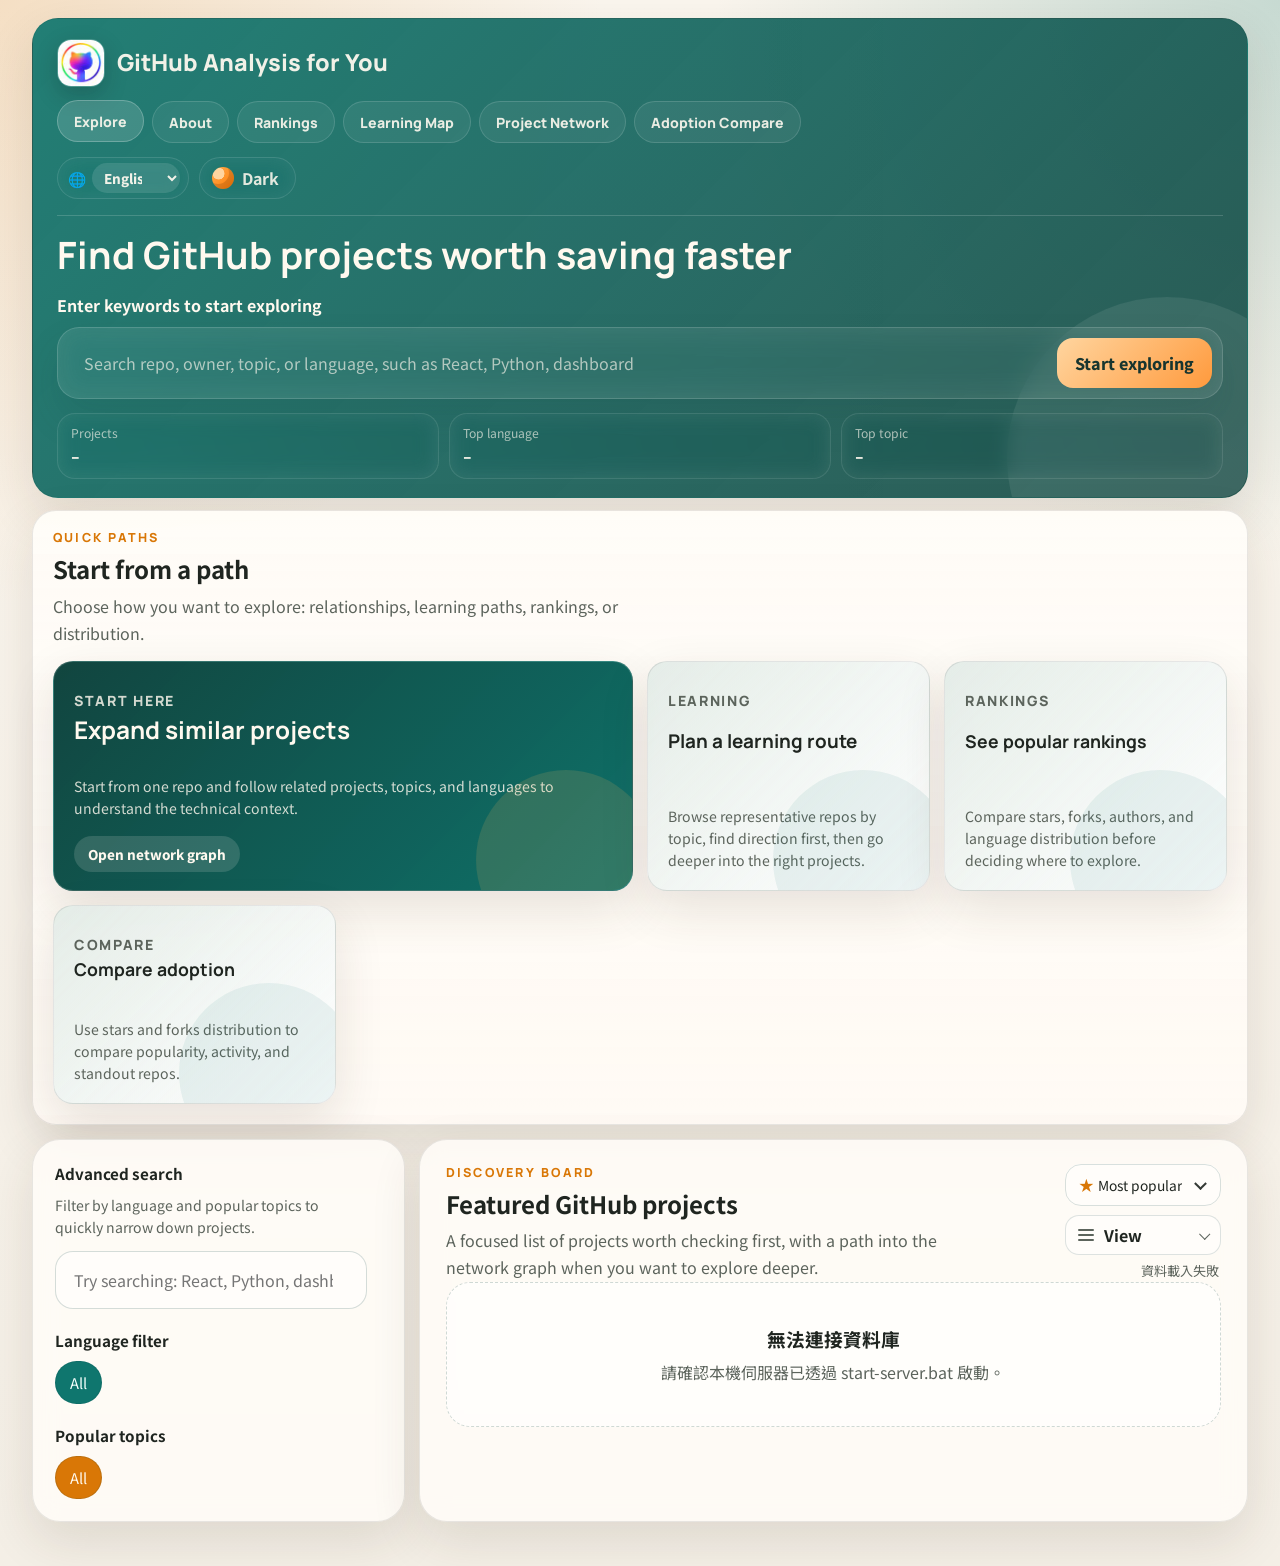
==== commit 8249b9ca: "feat: update icons and improve caching for static files" ====
--- a/index.html
+++ b/index.html
@@ -29,11 +29,11 @@
     <title>GitHub 專案推薦工具 | 探索熱門開源專案與技術趨勢</title>
     <meta
       name="description"
-      content="GitHub Analysis for You 幫你搜尋 GitHub 專案、探索熱門開源工具、AI 專案、Python、TypeScript 與 React repository，並用排行榜、關聯圖與學習地圖看懂技術趨勢。"
+      content="GitHub Analysis for You 幫你搜尋 GitHub 專案、探索熱門開源工具、AI 專案、Python、TypeScript 與 React repository。Discover GitHub projects, open source tools, AI repositories, and tech trends. GitHub プロジェクト、オープンソース、AI、Python、TypeScript、React を探索。"
     />
     <meta
       name="keywords"
-      content="GitHub 專案推薦, GitHub repository 分析, 開源專案排行榜, GitHub stars forks 比較, AI Agent 開源專案, LLM GitHub 專案, 前端開源專案, Python 自動化專案"
+      content="GitHub 專案推薦, GitHub repository 分析, 開源專案排行榜, GitHub stars forks 比較, AI Agent 開源專案, LLM GitHub 專案, 前端開源專案, Python 自動化專案, GitHub project discovery, open source tools, AI repositories, tech trends, GitHub プロジェクト推薦, オープンソース, AI ツール, 技術トレンド"
     />
     <meta name="robots" content="index, follow, max-image-preview:large" />
     <link rel="canonical" href="https://gitub-analysis-for-you.onrender.com/" />
@@ -45,15 +45,16 @@
     <meta property="og:title" content="GitHub 專案推薦工具 | GitHub Analysis for You" />
     <meta
       property="og:description"
-      content="探索 GitHub 熱門開源專案、AI 工具、Python、TypeScript、React repository，並用排行榜、關聯圖與學習地圖快速找到值得收藏的專案。"
+      content="探索 GitHub 熱門開源專案、AI 工具、Python、TypeScript、React repository。Discover open source GitHub projects and tech trends. GitHub の人気オープンソース、AI、Python、TypeScript、React を探索。"
     />
     <meta property="og:url" content="https://gitub-analysis-for-you.onrender.com/" />
     <meta property="og:image" content="https://gitub-analysis-for-you.onrender.com/assets/title_icon.jpg" />
+    <meta property="og:image:alt" content="GitHub Analysis for You icon" />
     <meta name="twitter:card" content="summary_large_image" />
     <meta name="twitter:title" content="GitHub 專案推薦工具 | GitHub Analysis for You" />
     <meta
       name="twitter:description"
-      content="探索 GitHub 熱門開源專案、AI 工具、Python、TypeScript、React repository，並用排行榜、關聯圖與學習地圖快速找到值得收藏的專案。"
+      content="探索 GitHub 熱門開源專案、AI 工具、Python、TypeScript、React repository。Discover open source GitHub projects and tech trends. GitHub の人気オープンソース、AI、Python、TypeScript、React を探索。"
     />
     <meta name="twitter:image" content="https://gitub-analysis-for-you.onrender.com/assets/title_icon.jpg" />
     <script type="application/ld+json">
@@ -62,7 +63,13 @@
         "@type": "WebSite",
         "name": "GitHub Analysis for You",
         "url": "https://gitub-analysis-for-you.onrender.com/",
-        "description": "GitHub Analysis for You 是 GitHub 專案推薦與開源專案探索工具，幫助開發者搜尋 AI、Python、TypeScript、React 等熱門 repository，並透過排行榜、關聯圖、散佈圖與學習地圖看懂技術趨勢。"
+        "description": "GitHub Analysis for You 是 GitHub 專案推薦與開源專案探索工具。Discover GitHub projects, open source tools, AI repositories, Python, TypeScript, React, and technology trends. GitHub プロジェクト、オープンソース、AI、Python、TypeScript、React、技術トレンドを探索できます。",
+        "inLanguage": ["zh-Hant", "en", "ja"],
+        "potentialAction": {
+          "@type": "SearchAction",
+          "target": "https://gitub-analysis-for-you.onrender.com/?q={search_term_string}",
+          "query-input": "required name=search_term_string"
+        }
       }
     </script>
     <link rel="preconnect" href="https://fonts.googleapis.com" />
@@ -89,7 +96,7 @@
         <div class="hero__content">
           <div class="brand-mark">
             <a class="brand-mark__identity" href="./index.html" aria-label="回到主頁">
-              <img src="./assets/title_icon.jpg" alt="GitHub Analysis for You icon" />
+              <img src="./assets/title_icon-96.jpg" width="48" height="48" alt="GitHub Analysis for You icon" />
               <div>
                 <p class="brand-mark__title" aria-label="GitHub Analysis for You">
                   <span class="brand-mark__title-full">GitHub Analysis for You</span>
@@ -260,7 +267,7 @@
               <div class="results-toolbar">
                 <div class="sort-group sort-group--inline">
                   <div class="sort-select-wrap" data-sort="stars">
-                    <select id="sortSelect">
+                    <select id="sortSelect" aria-label="排序結果" data-i18n-aria-label="home.results.sort.aria">
                       <option value="stars" data-i18n="home.results.sort.popular">依熱門程度</option>
                       <option value="forks" data-i18n="home.results.sort.forks">依 Fork 數</option>
                       <option value="watchers" data-i18n="home.results.sort.watching">依 Watching 數</option>
--- a/styles.css
+++ b/styles.css
@@ -2217,6 +2217,67 @@
   }
 }
 
+@media (max-width: 1480px) {
+  .brand-mark {
+    grid-template-columns: 1fr;
+    align-items: start;
+    row-gap: 14px;
+  }
+
+  .brand-mark__identity {
+    grid-column: auto;
+  }
+
+  .top-nav--hero {
+    grid-column: auto;
+    gap: 8px;
+    flex-wrap: wrap;
+    justify-content: flex-start;
+  }
+
+  .top-nav__link {
+    padding: 0 16px;
+    font-size: 0.88rem;
+  }
+
+  .header-actions {
+    grid-column: auto;
+    justify-self: start;
+    align-self: start;
+    flex-wrap: wrap;
+  }
+}
+
+@media (max-width: 1180px) {
+  .brand-mark {
+    grid-template-columns: minmax(0, 1fr) auto;
+    align-items: start;
+    row-gap: 14px;
+  }
+
+  .brand-mark__identity {
+    grid-column: 1 / -1;
+  }
+
+  .top-nav--hero {
+    grid-column: 1 / -1;
+    justify-content: flex-start;
+    flex-wrap: wrap;
+  }
+
+  .top-nav__link {
+    min-height: 40px;
+    padding: 0 15px;
+    font-size: 0.94rem;
+  }
+
+  .header-actions {
+    grid-column: 1 / -1;
+    justify-self: start;
+    flex-wrap: wrap;
+  }
+}
+
 @media (max-width: 900px) {
   .feature-nav {
     grid-template-columns: repeat(2, minmax(0, 1fr));
@@ -2227,12 +2288,11 @@
   }
 
   .brand-mark {
-    align-items: start;
-    grid-template-columns: minmax(0, 1fr) auto;
+    grid-template-columns: 1fr;
   }
 
   .brand-mark__identity {
-    grid-column: 1 / -1;
+    grid-column: auto;
   }
 
   .top-nav {
@@ -2240,12 +2300,17 @@
     flex-wrap: wrap;
   }
 
+  .top-nav--hero {
+    grid-column: auto;
+  }
+
   .theme-toggle--nav {
-    justify-self: end;
+    justify-self: start;
     align-self: start;
   }
 
   .header-actions {
+    grid-column: auto;
     align-self: start;
   }
 
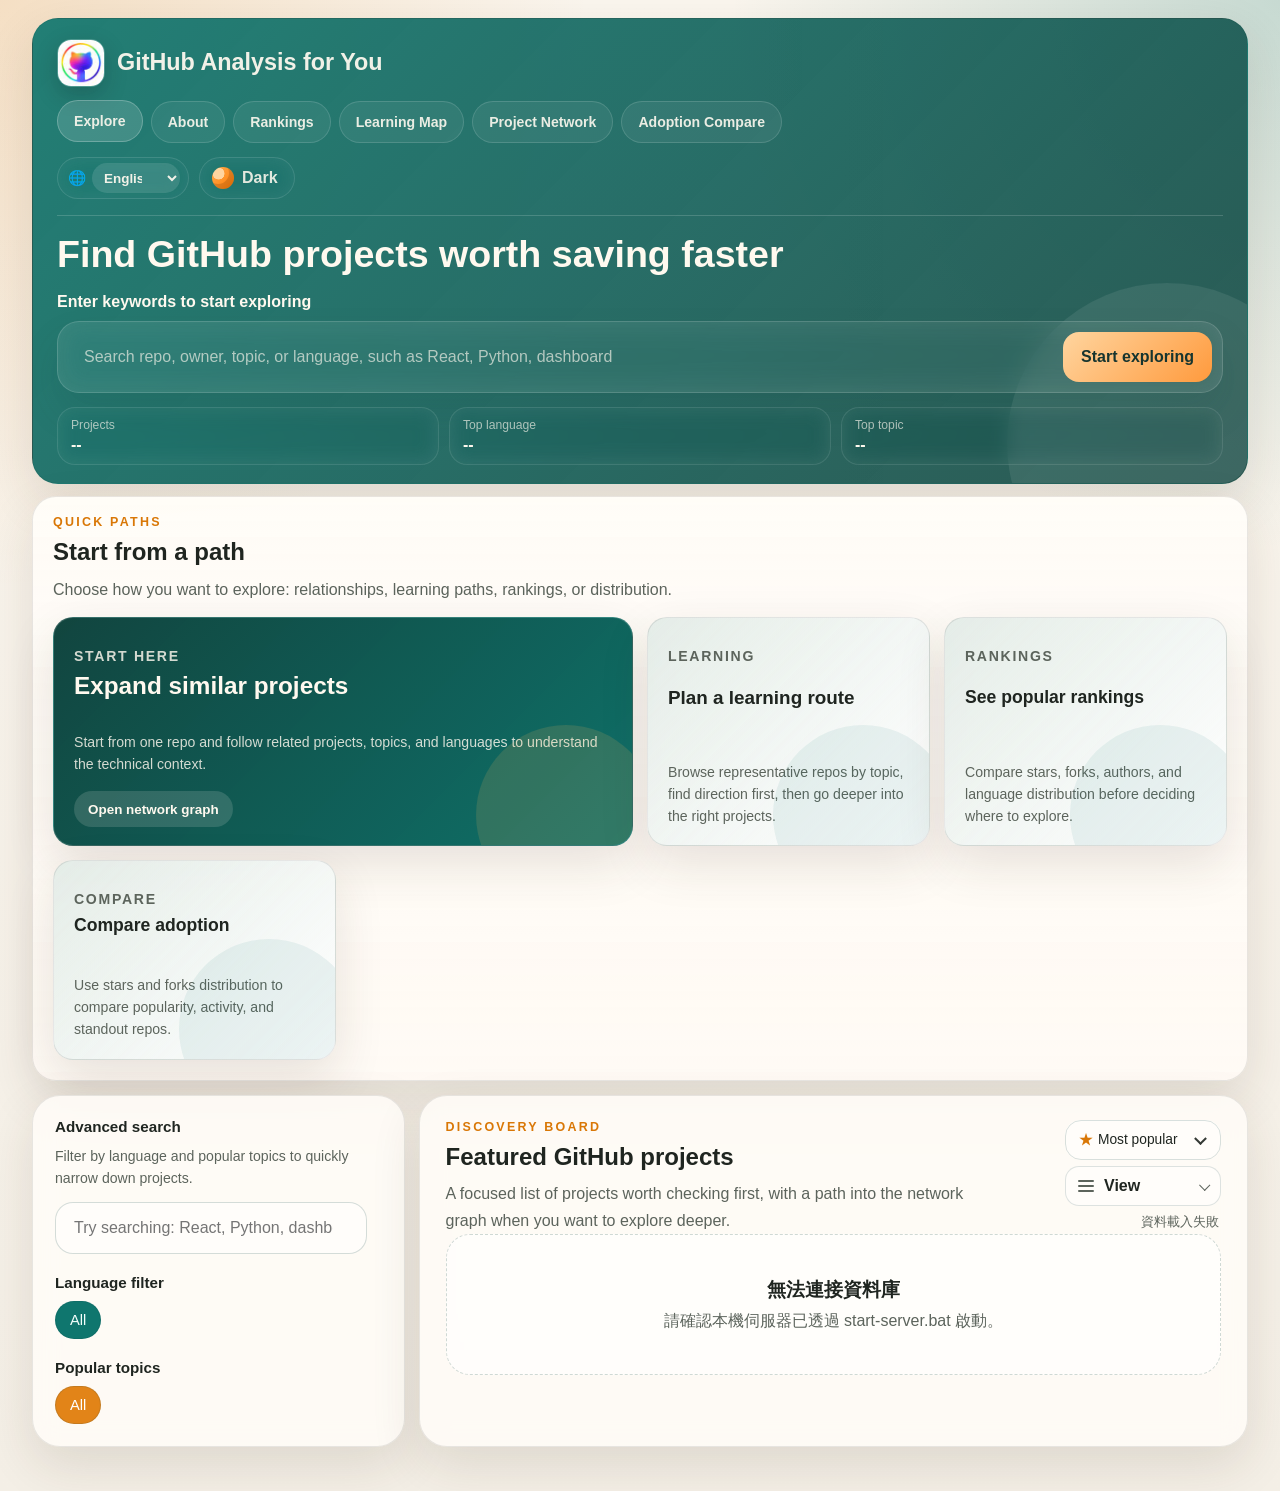
==== commit 2886bd8d: "Comment out preconnect link for Google Fonts Comment out the preconnect link for Google Fonts." ====
--- a/index.html
+++ b/index.html
@@ -72,12 +72,12 @@
         }
       }
     </script>
-    <link rel="preconnect" href="https://fonts.googleapis.com" />
+    <!-- <link rel="preconnect" href="https://fonts.googleapis.com" />
     <link rel="preconnect" href="https://fonts.gstatic.com" crossorigin />
     <link
       href="https://fonts.googleapis.com/css2?family=Manrope:wght@400;500;700;800&family=Noto+Sans+TC:wght@400;500;700&display=swap"
       rel="stylesheet"
-    />
+    /> -->
     <link rel="stylesheet" href="./styles.css" />
   </head>
   <body data-clarity-page="home">
--- a/styles.css
+++ b/styles.css
@@ -1366,8 +1366,8 @@
 }
 
 .chips--soft .chip.is-active {
-  background: var(--warm);
-  color: #fff9ef;
+  background: #e28418;
+  color: #ffffff;
 }
 
 :root[data-theme="dark"] .chips--soft .chip.is-active {
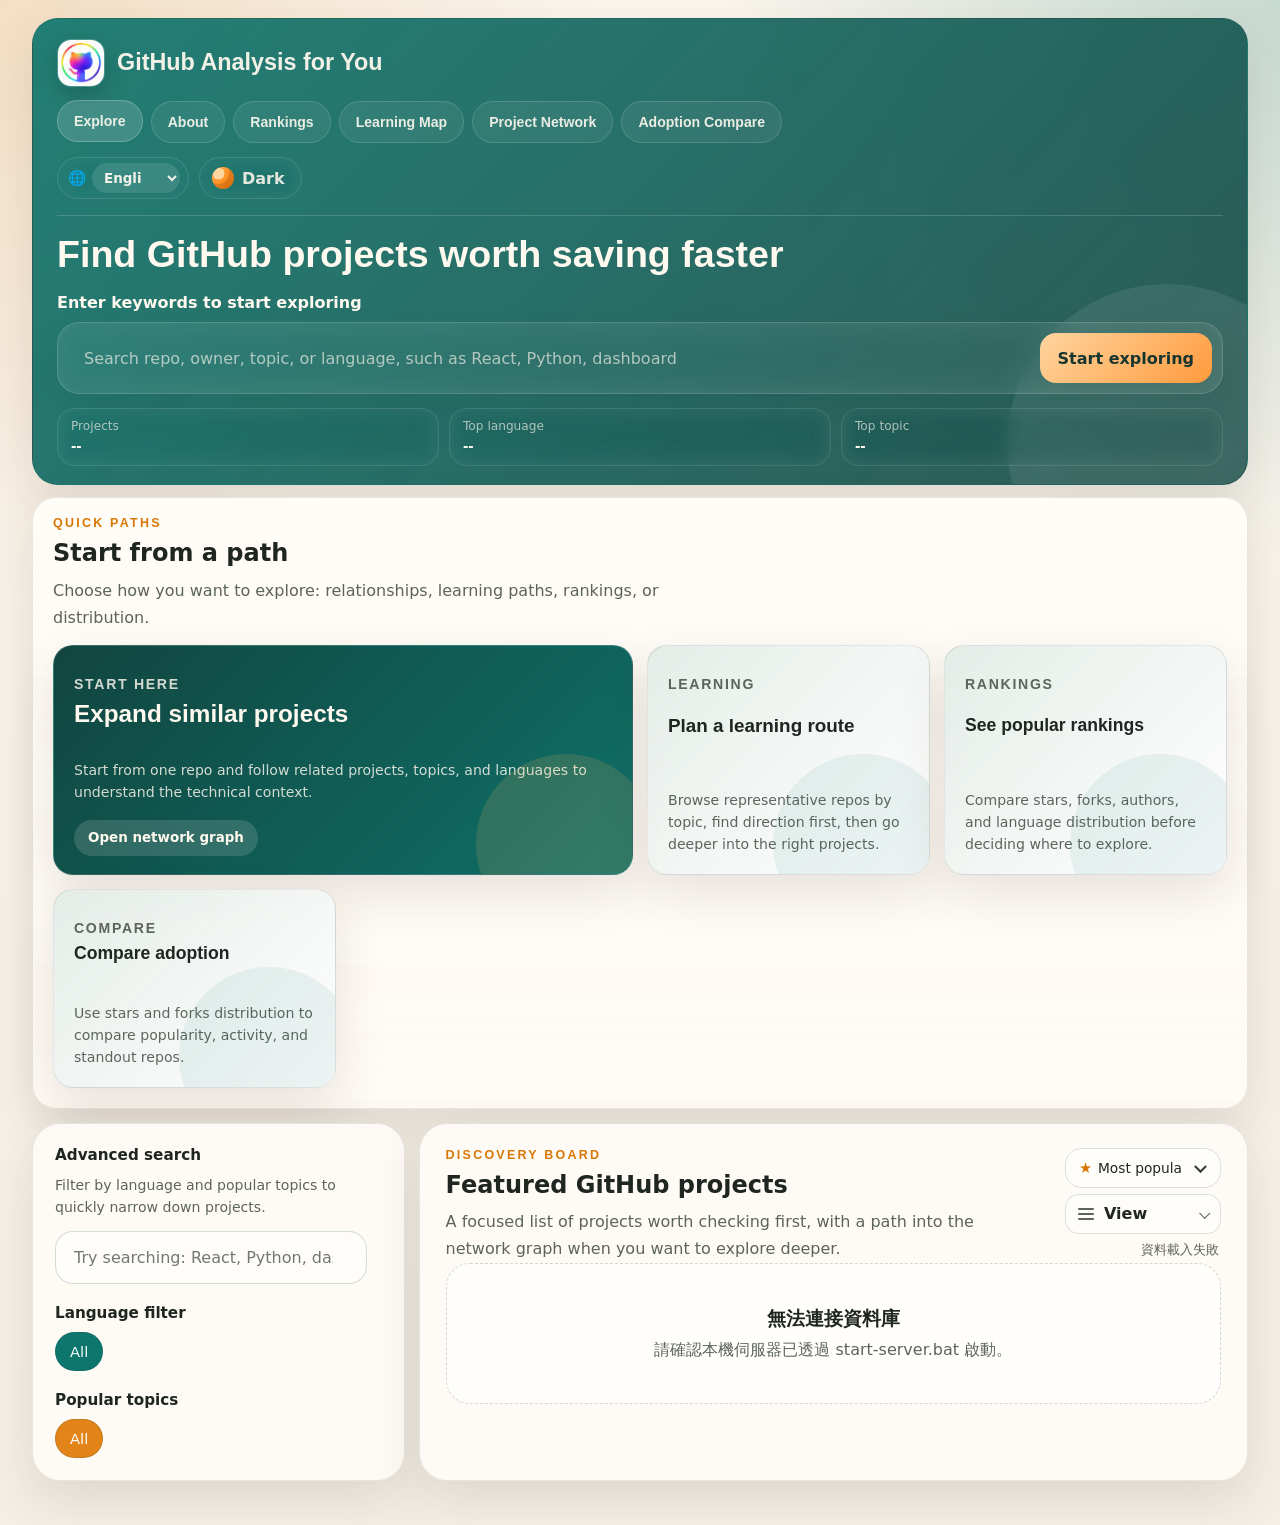
==== commit 9d5fd5b8: "Add preconnect links for performance optimization Add preconnect links for Google Tag Manager and Go" ====
--- a/index.html
+++ b/index.html
@@ -3,6 +3,9 @@
   <head>
     <meta charset="UTF-8" />
     <meta name="viewport" content="width=device-width, initial-scale=1.0" />
+    
+    <link rel="preconnect" href="https://www.googletagmanager.com">
+    <link rel="preconnect" href="https://www.google-analytics.com">
     <!-- Google Tag Manager -->
     <script>
       (function (w, d, s, l, i) {
--- a/styles.css
+++ b/styles.css
@@ -33,7 +33,8 @@
 body {
   margin: 0;
   min-height: 100vh;
-  font-family: "Noto Sans TC", sans-serif;
+  font-family: system-ui, -apple-system, "Segoe UI",
+             "Microsoft JhengHei", "PingFang TC", sans-serif;
   color: var(--text);
   background:
     radial-gradient(circle at top left, rgba(217, 119, 6, 0.18), transparent 30%),
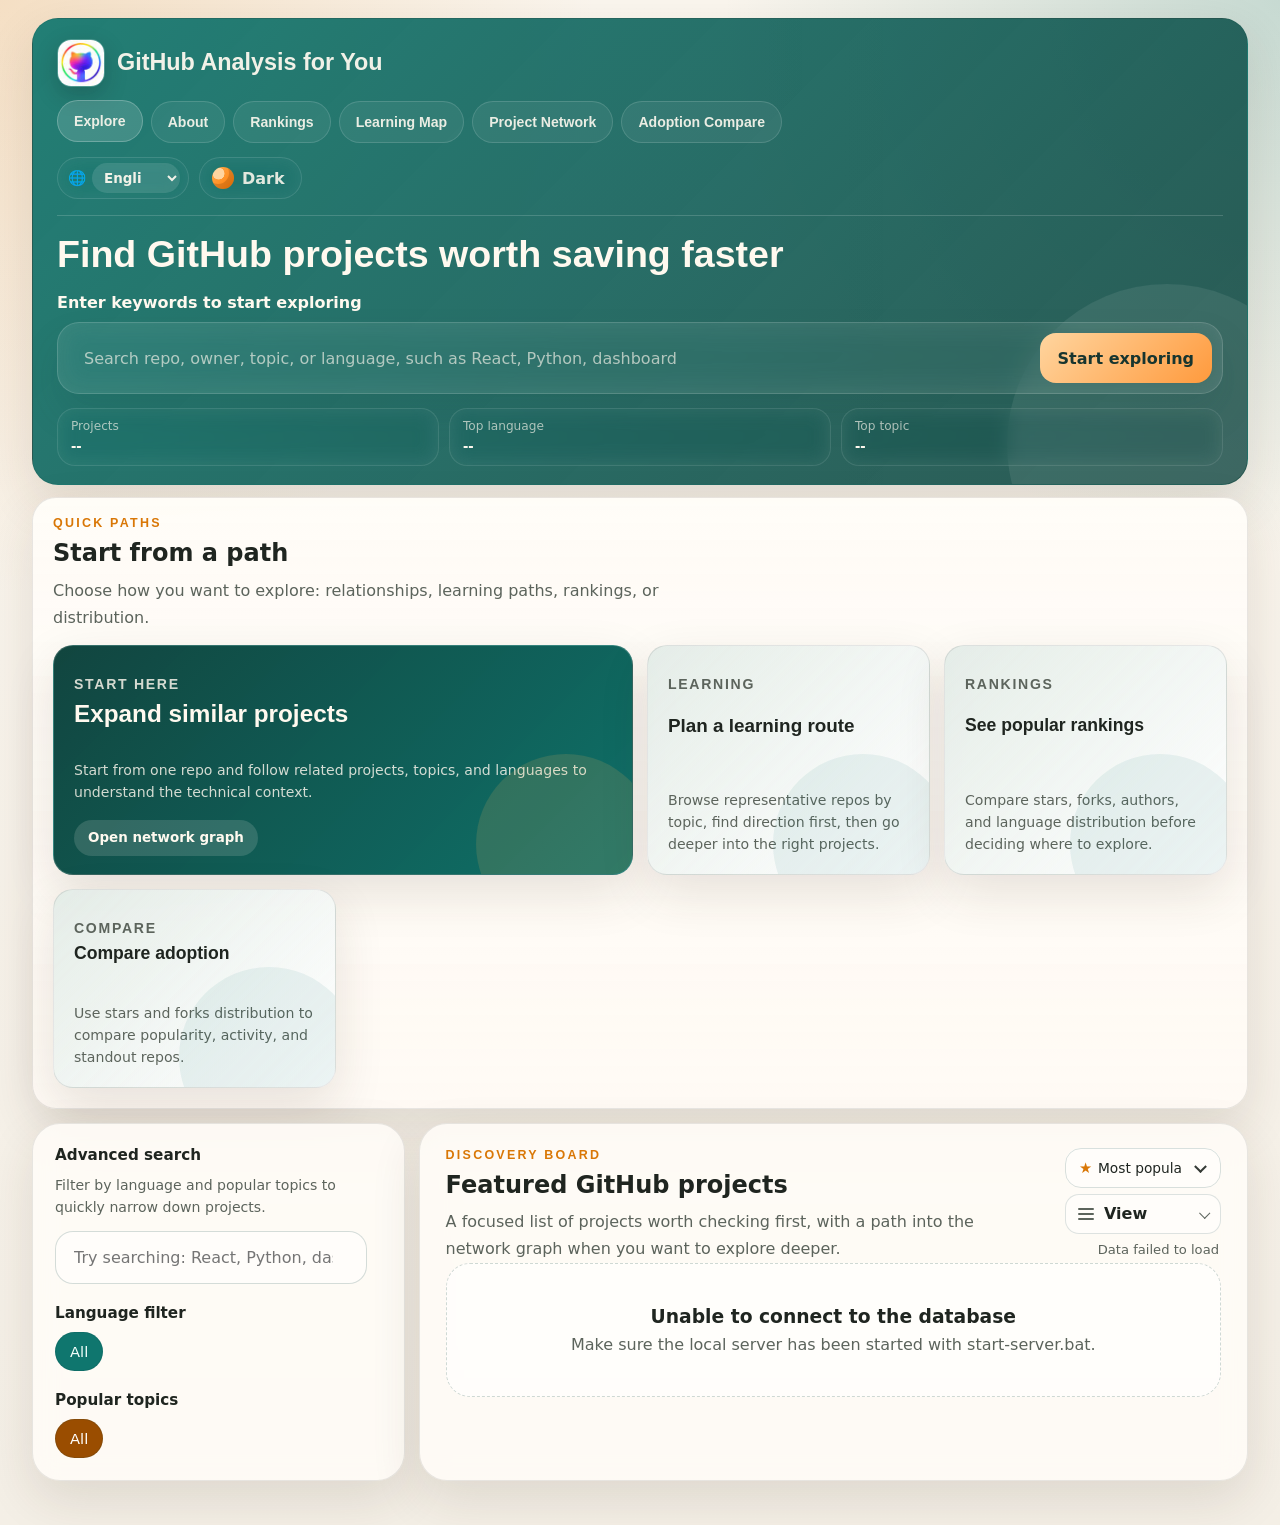
==== commit 5754105a: "Comment out theme-label-fix.js script inclusion" ====
--- a/index.html
+++ b/index.html
@@ -20,7 +20,8 @@
       })(window, document, "script", "dataLayer", "GTM-TKR6Z4LD");
     </script>
     <!-- End Google Tag Manager -->
-    <script async src="https://www.googletagmanager.com/gtag/js?id=G-87LQB5DWWX"></script>
+    
+    <!-- <script async src="https://www.googletagmanager.com/gtag/js?id=G-87LQB5DWWX"></script>
     <script>
       window.dataLayer = window.dataLayer || [];
       function gtag() {
@@ -28,7 +29,7 @@
       }
       gtag("js", new Date());
       gtag("config", "G-87LQB5DWWX");
-    </script>
+    </script> -->
     <title>GitHub 專案推薦工具 | 探索熱門開源專案與技術趨勢</title>
     <meta
       name="description"
@@ -320,6 +321,6 @@
     <script src="./clarity.js"></script>
     <script src="./language-switcher.js"></script>
     <script src="./script.js"></script>
-    <script src="./theme-label-fix.js"></script>
+    <!-- <script src="./theme-label-fix.js"></script> -->
   </body>
 </html>
--- a/styles.css
+++ b/styles.css
@@ -1367,7 +1367,7 @@
 }
 
 .chips--soft .chip.is-active {
-  background: #e28418;
+  background: #9a4d00;
   color: #ffffff;
 }
 
